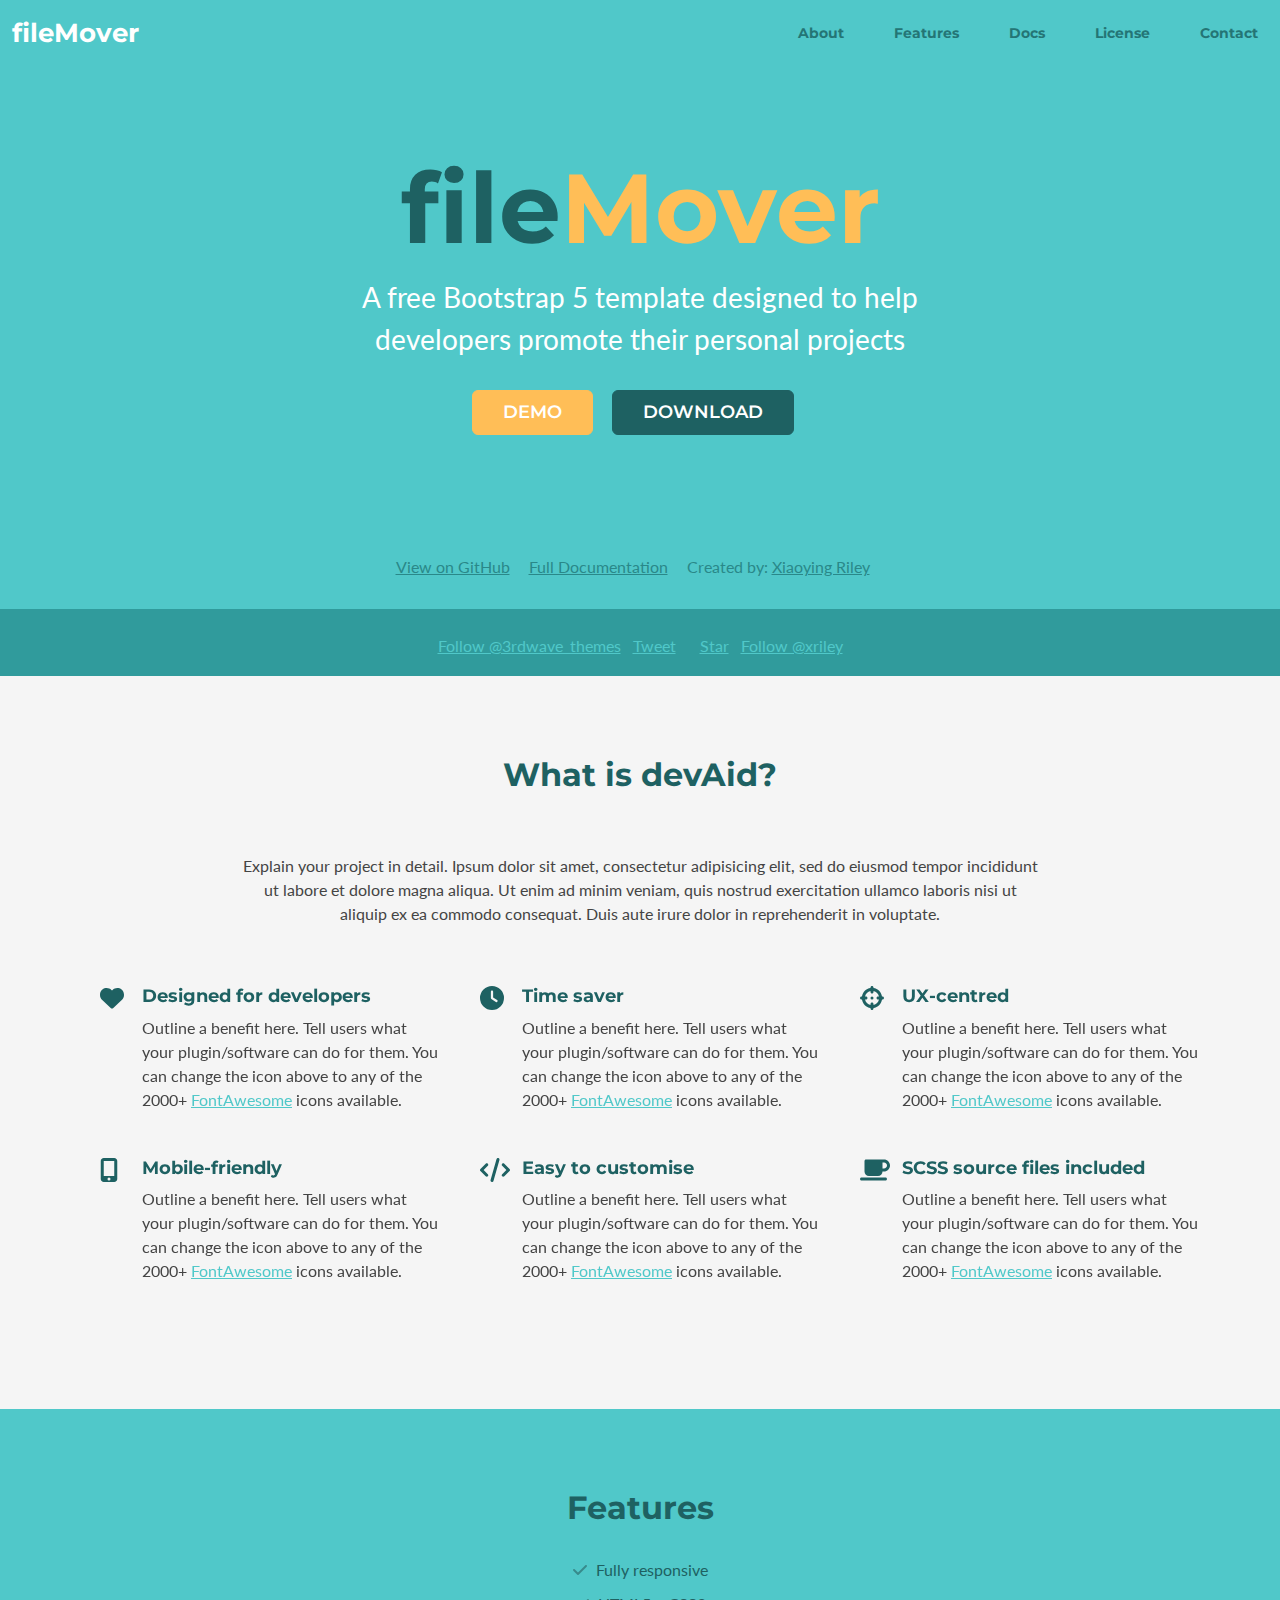
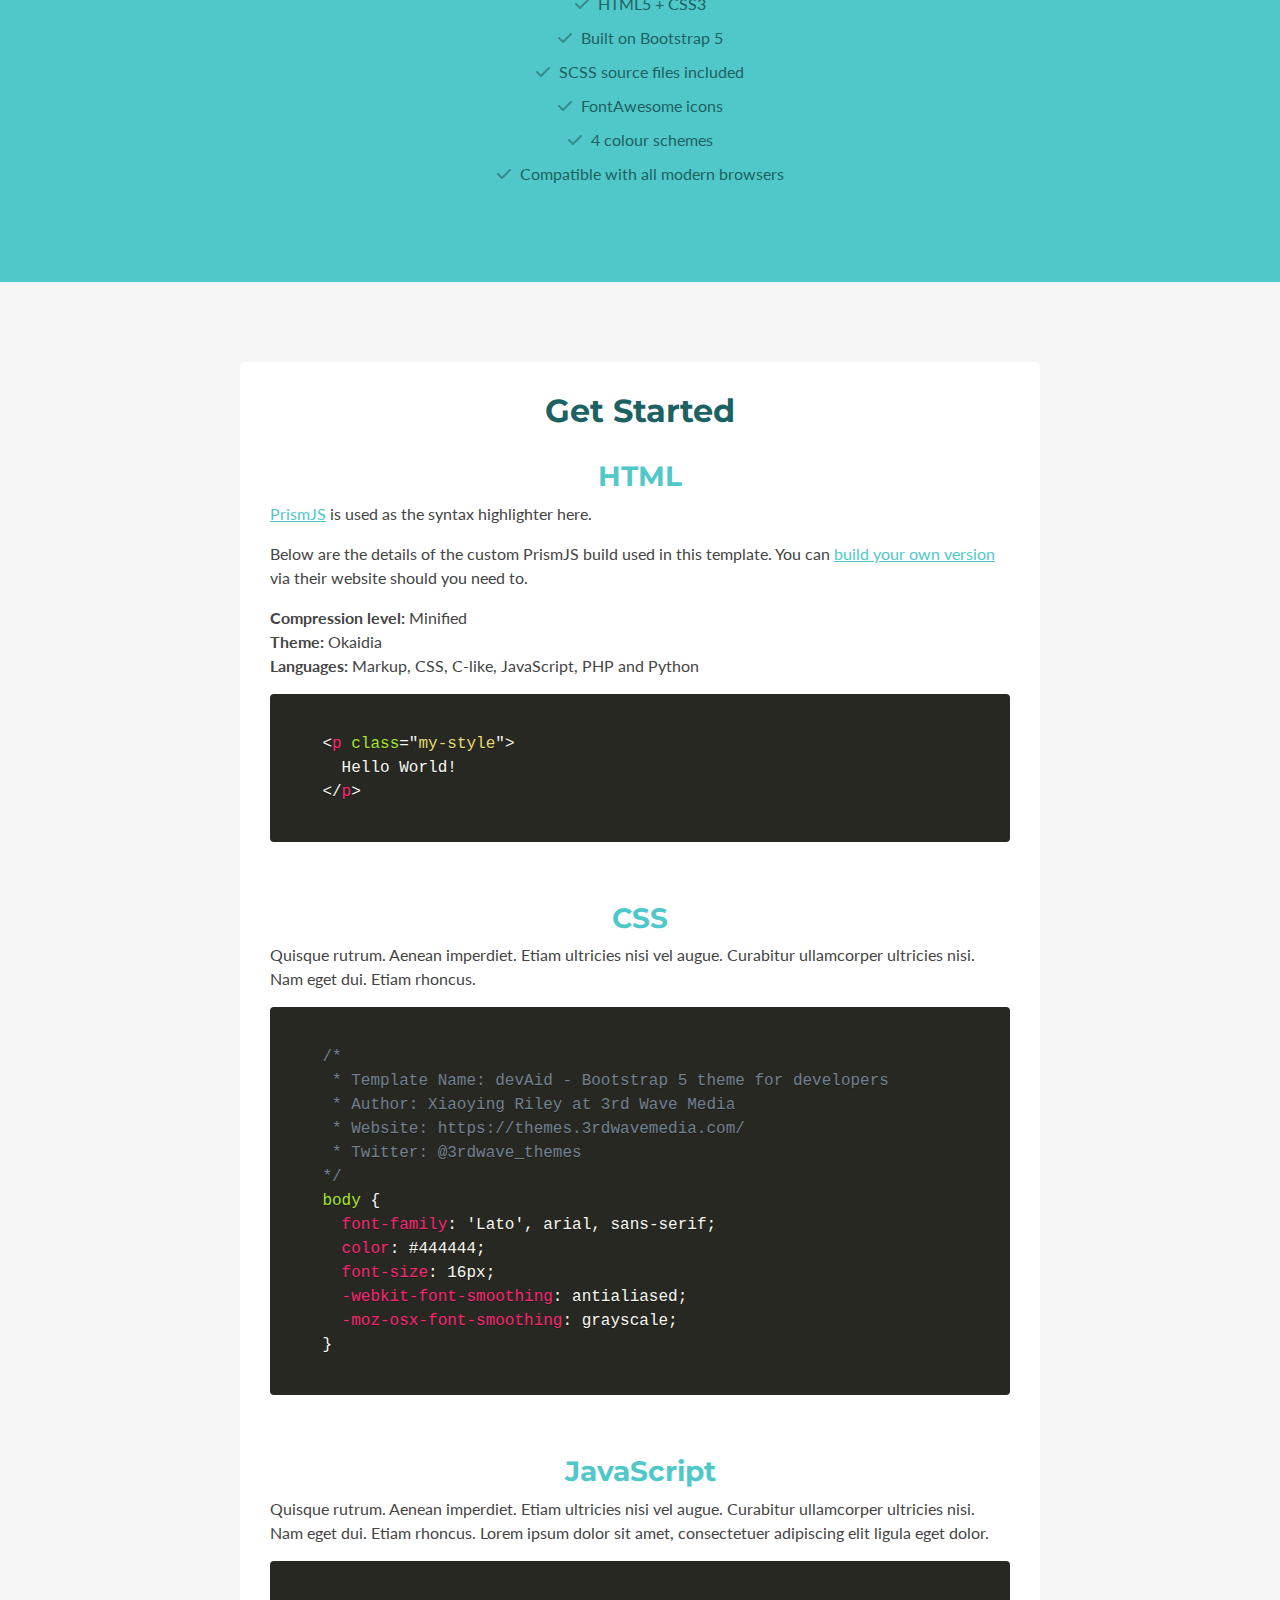
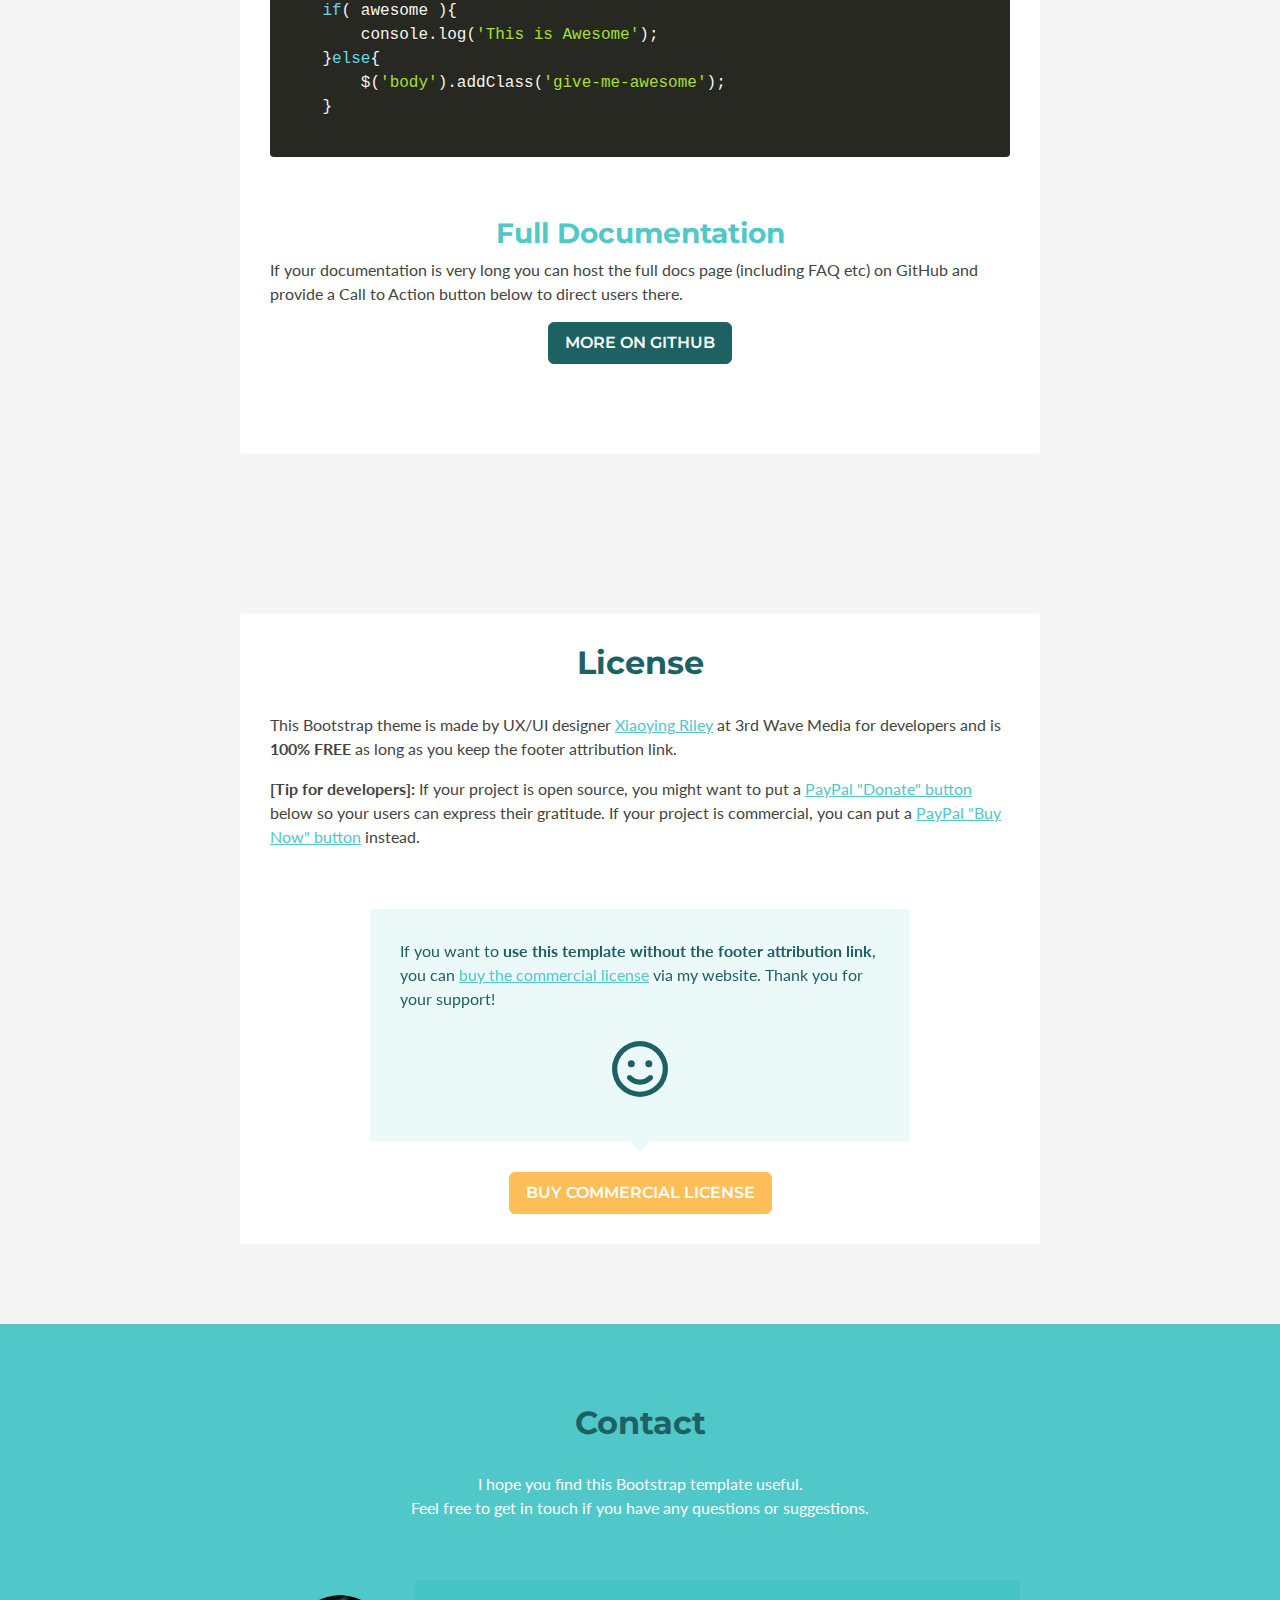
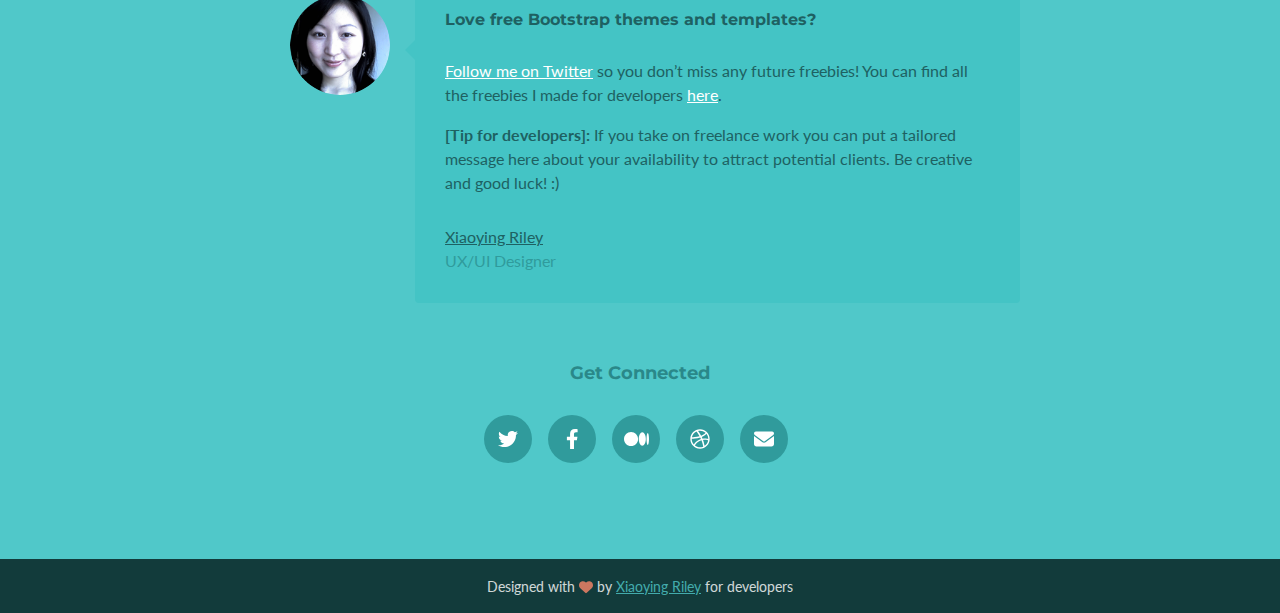
==== index.html @ 45d597f4 "template selected" ====
<!DOCTYPE html>
<html lang="en">
<head>
    <title>FileMover - Simple tool for helping photo/video-graphers</title>
    <!-- Meta -->
    <meta charset="utf-8">
    <meta http-equiv="X-UA-Compatible" content="IE=edge">
    <meta name="viewport" content="width=device-width, initial-scale=1.0">
    <meta name="description" content="">
    <meta name="author" content="">    
    <link rel="shortcut icon" href="favicon.ico">  
    <link href='https://fonts.googleapis.com/css?family=Lato:300,400,300italic,400italic' rel='stylesheet' type='text/css'>
    <link href='https://fonts.googleapis.com/css?family=Montserrat:400,700' rel='stylesheet' type='text/css'> 
    <!-- FontAwesome JS-->
	<script defer src="assets/fontawesome/js/all.min.js"></script>
    <!-- Global CSS -->
    <link rel="stylesheet" href="assets/plugins/bootstrap/css/bootstrap.min.css">
    <!-- Plugins CSS -->    
    <link rel="stylesheet" href="assets/plugins/prism/prism.css">
    <!-- Theme CSS -->  
    <link id="theme-style" rel="stylesheet" href="assets/css/theme-4.css">
    <!-- GitHub Button -->
    <script async defer src="https://buttons.github.io/buttons.js"></script> 
</head> 

<body data-spy="scroll">
	
   

    <!---//Facebook button code-->
    <div id="fb-root"></div>
    <script>(function(d, s, id) {
      var js, fjs = d.getElementsByTagName(s)[0];
      if (d.getElementById(id)) return;
      js = d.createElement(s); js.id = id;
      js.src = "//connect.facebook.net/en_US/sdk.js#xfbml=1&version=v2.0";
      fjs.parentNode.insertBefore(js, fjs);
    }(document, 'script', 'facebook-jssdk'));</script>
    
    <!-- ******HEADER****** --> 
    <header id="header" class="header">                          
        <nav id="main-nav" class="main-nav navbar navbar-expand-md">
            <div class="container-fluid">
            <a class="navbar-brand logo scrollto" href="#promo">
                <span class="logo-title">fileMover</span>
            </a>
            
            <button class="navbar-toggler" type="button" data-bs-toggle="collapse" data-bs-target="#navbar-collapse"  aria-controls="navbar-collapse" aria-expanded="false" aria-label="Toggle navigation">
                <span class="icon-bar"></span>
                <span class="icon-bar"></span>
                <span class="icon-bar"></span>
            </button><!--//nav-toggle-->
                       
            <div class="navbar-collapse collapse" id="navbar-collapse">
                <ul id="nav-menu" class="nav navbar-nav ms-md-auto">
                    <li class="nav-item sr-only"><a class="nav-link scrollto" href="#promo">Home</a></li>
                    <li class="nav-item"><a class="nav-link scrollto" href="#about">About</a></li>
                    <li class="nav-item"><a class="nav-link scrollto" href="#features">Features</a></li>
                    <li class="nav-item"><a class="nav-link scrollto" href="#docs">Docs</a></li>
                    <li class="nav-item"><a class="nav-link scrollto" href="#license">License</a></li>                        
                    <li class="nav-item last"><a class="nav-link scrollto" href="#contact">Contact</a></li>
                </ul><!--//nav-->
            </div><!--//navabr-collapse-->
            </div>
        </nav><!--//main-nav-->
    </header><!--//header-->
    
    <!-- ******PROMO****** -->
    <section id="promo" class="promo section offset-header">
        <div class="container text-center">
            <h2 class="title">file<span class="highlight">Mover</span></h2>
            <p class="intro">A free Bootstrap 5 template designed to help developers promote their personal projects</p>
            <div class="btns">
                <a class="btn btn-cta-secondary" href="https://themes.3rdwavemedia.com/" target="_blank">Demo</a>
                <a class="btn btn-cta-primary" href="https://themes.3rdwavemedia.com/bootstrap-templates/startup/devaid-free-bootstrap-theme-for-developers-side-projects/" target="_blank">Download</a>
            </div>
            <ul class="meta list-inline">
                <li class="list-inline-item"><a href="https://github.com/xriley/devAid-Theme" target="_blank">View on GitHub</a></li>
                <li class="list-inline-item"><a href="https://themes.3rdwavemedia.com/bootstrap-templates/startup/devaid-free-bootstrap-theme-for-developers-side-projects/" target="_blank">Full Documentation</a></li>
                <li class="list-inline-item">Created by: <a href="https://themes.3rdwavemedia.com/bootstrap-templates/startup/devaid-free-bootstrap-theme-for-developers-side-projects/" target="_blank">Xiaoying Riley</a></li>
            </ul><!--//meta-->
        </div><!--//container-->
        <div class="social-media">
            <div class="social-media-inner container text-center">
                <ul class="list-inline mb-2">
                    <li class="list-inline-item twitter-follow"><a href="https://twitter.com/3rdwave_themes" class="twitter-follow-button" data-show-count="false">Follow @3rdwave_themes</a>
<script>!function(d,s,id){var js,fjs=d.getElementsByTagName(s)[0],p=/^http:/.test(d.location)?'http':'https';if(!d.getElementById(id)){js=d.createElement(s);js.id=id;js.src=p+'://platform.twitter.com/widgets.js';fjs.parentNode.insertBefore(js,fjs);}}(document, 'script', 'twitter-wjs');</script>
                    </li><!--//twitter-follow-->
                    <li class="list-inline-item twitter-tweet">
                        <a href="https://twitter.com/share" class="twitter-share-button" data-via="3rdwave_themes" data-hashtags="bootstrap">Tweet</a>
    <script>!function(d,s,id){var js,fjs=d.getElementsByTagName(s)[0],p=/^http:/.test(d.location)?'http':'https';if(!d.getElementById(id)){js=d.createElement(s);js.id=id;js.src=p+'://platform.twitter.com/widgets.js';fjs.parentNode.insertBefore(js,fjs);}}(document, 'script', 'twitter-wjs');</script>
                    </li><!--//twitter-tweet-->
                    <li class="list-inline-item facebook-like">
                         <div class="fb-like" data-href="https://themes.3rdwavemedia.com/" data-layout="button_count" data-action="like" data-show-faces="false" data-share="false"></div>
                    </li><!--//facebook-like-->
                    <!--// Generate github buttons: https://github.com/mdo/github-buttons -->
                    <li class="list-inline-item github-star">
<a class="github-button" href="https://github.com/xriley/devaid-theme" data-icon="octicon-star" aria-label="Star xriley/devaid-theme on GitHub">Star</a></li>
                    <li class="list-inline-item github-follow"><!-- Place this tag where you want the button to render. -->
<a class="github-button" href="https://github.com/xriley" aria-label="Follow @xriley on GitHub">Follow @xriley</a></li>                   
                </ul>
            </div>
        </div>
    </section><!--//promo-->
    
    <!-- ******ABOUT****** --> 
    <section id="about" class="about section">
        <div class="container">
            <h2 class="title text-center">What is devAid?</h2>
            <p class="intro text-center">Explain your project in detail. Ipsum dolor sit amet, consectetur adipisicing elit, sed do eiusmod tempor incididunt ut labore et dolore magna aliqua. Ut enim ad minim veniam, quis nostrud exercitation ullamco laboris nisi ut aliquip ex ea commodo consequat. Duis aute irure dolor in reprehenderit in voluptate.</p>
            <div class="row">
                <div class="item col-lg-4 col-md-6 col-12">
                    <div class="icon-holder">
                        <i class="fa-solid fa-heart"></i>
                    </div>
                    <div class="content">
                        <h3 class="sub-title">Designed for developers</h3>
                        <p>Outline a benefit here. Tell users what your plugin/software can do for them. You can change the icon above to any of the 2000+ <a href="https://fontawesome.com/" target="_blank">FontAwesome</a> icons available.</p>
                    </div><!--//content-->
                </div><!--//item-->
                <div class="item col-lg-4 col-md-6 col-12">
                    <div class="icon-holder">
                        <i class="fa-solid fa-clock"></i>
                    </div>
                    <div class="content">
                        <h3 class="sub-title">Time saver</h3>
                        <p>Outline a benefit here. Tell users what your plugin/software can do for them. You can change the icon above to any of the 2000+ <a href="https://fontawesome.com/" target="_blank">FontAwesome</a> icons available.</p>
                    </div><!--//content-->
                </div><!--//item-->
                <div class="item col-lg-4 col-md-6 col-12">
                    <div class="icon-holder">
                        <i class="fa-solid fa-crosshairs"></i>
                    </div>
                    <div class="content">
                        <h3 class="sub-title">UX-centred</h3>
                        <p>Outline a benefit here. Tell users what your plugin/software can do for them. You can change the icon above to any of the 2000+ <a href="https://fontawesome.com/" target="_blank">FontAwesome</a> icons available.</p>
                    </div><!--//content-->
                </div><!--//item-->            
                <div class="item col-lg-4 col-md-6 col-12">
                    <div class="icon-holder">
                        <i class="fa-solid fa-mobile-alt"></i>
                    </div>
                    <div class="content">
                        <h3 class="sub-title">Mobile-friendly</h3>
                        <p>Outline a benefit here. Tell users what your plugin/software can do for them. You can change the icon above to any of the 2000+ <a href="https://fontawesome.com/" target="_blank">FontAwesome</a> icons available.</p>
                    </div><!--//content-->
                </div><!--//item-->                
                <div class="item col-lg-4 col-md-6 col-12">
                    <div class="icon-holder">
                        <i class="fa-solid fa-code"></i>
                    </div>
                    <div class="content">
                        <h3 class="sub-title">Easy to customise</h3>
                        <p>Outline a benefit here. Tell users what your plugin/software can do for them. You can change the icon above to any of the 2000+ <a href="https://fontawesome.com/" target="_blank">FontAwesome</a> icons available.</p>
                    </div><!--//content-->
                </div><!--//item-->
                <div class="item col-lg-4 col-md-6 col-12">
                    <div class="icon-holder">
                        <i class="fa-solid fa-coffee"></i>
                    </div>
                    <div class="content">
                        <h3 class="sub-title">SCSS source files included</h3>
                        <p>Outline a benefit here. Tell users what your plugin/software can do for them. You can change the icon above to any of the 2000+ <a href="https://fontawesome.com/" target="_blank">FontAwesome</a> icons available.</p>
                    </div><!--//content-->
                </div><!--//item-->               
            </div><!--//row-->            
        </div><!--//container-->
    </section><!--//about-->
    
    <!-- ******FEATURES****** --> 
    <section id="features" class="features section">
        <div class="container text-center">
            <h2 class="title">Features</h2>
            <ul class="feature-list list-unstyled">
                <li><i class="fa-solid fa-check"></i> Fully responsive</li>
                <li><i class="fa-solid fa-check"></i> HTML5 + CSS3</li>
                <li><i class="fa-solid fa-check"></i> Built on Bootstrap 5</li>
                <li><i class="fa-solid fa-check"></i> SCSS source files included</li>
                <li><i class="fa-solid fa-check"></i> FontAwesome icons</li>
                <li><i class="fa-solid fa-check"></i> 4 colour schemes</li>
                <li><i class="fa-solid fa-check"></i> Compatible with all modern browsers</li>
            </ul>
        </div><!--//container-->
    </section><!--//features-->
    
    <!-- ******DOCS****** --> 
    <section id="docs" class="docs section">
        <div class="container">
            <div class="docs-inner">
            <h2 class="title text-center">Get Started</h2>            
            <div class="block">
                <h3 class="sub-title text-center">HTML</h3>
                <p><a href="http://prismjs.com/" target="_blank">PrismJS</a> is used as the syntax highlighter here.</p>
                <p>Below are the details of the custom PrismJS build used in this template. You can <a href="http://prismjs.com/download.html" target="_blank">build your own version</a> via their website should you need to.</p>
                <ul class="list-unstyled">
                    <li><strong>Compression level:</strong> Minified</li>
                    <li><strong>Theme:</strong> Okaidia</li>
                    <li><strong>Languages:</strong> Markup, CSS, C-like, JavaScript, PHP and Python</li>
                </ul>
                <div class="code-block">
                    <!--//Use Prismjs - http://prismjs.com/index.html#basic-usage -->
                    <pre><code class="language-markup">
    &ltp class="my-style"&gt
      Hello World!
    &lt/p&gt
                     </code></pre>
                </div><!--//code-block-->
            </div><!--//block-->
            
            <div class="block">
                <h3 class="sub-title text-center">CSS</h3>
                <p>Quisque rutrum. Aenean imperdiet. Etiam ultricies nisi vel augue. Curabitur ullamcorper ultricies nisi. Nam eget dui. Etiam rhoncus.</p>
                
                <div class="code-block">
                    <!--//Use Prismjs - http://prismjs.com/index.html#basic-usage -->
                    <pre>
    <code class="language-css">
    /*   
     * Template Name: devAid - Bootstrap 5 theme for developers
     * Author: Xiaoying Riley at 3rd Wave Media
     * Website: https://themes.3rdwavemedia.com/
     * Twitter: @3rdwave_themes
    */
    body {
      font-family: 'Lato', arial, sans-serif;
      color: #444444;
      font-size: 16px;
      -webkit-font-smoothing: antialiased;
      -moz-osx-font-smoothing: grayscale;
    }
    </code></pre>
                </div><!--//code-block-->
            </div><!--//block-->
            
            <div class="block">
                <h3 class="sub-title text-center">JavaScript</h3>
                <p>Quisque rutrum. Aenean imperdiet. Etiam ultricies nisi vel augue. Curabitur ullamcorper ultricies nisi. Nam eget dui. Etiam rhoncus. Lorem ipsum dolor sit amet, consectetuer adipiscing elit ligula eget dolor.</p>
                <div class="code-block">
                    <pre><code class="language-javascript">
    if( awesome ){
        console.log('This is Awesome');
    }else{
        $('body').addClass('give-me-awesome');
    }
                    </code></pre>
                </div><!--//code-block-->
            </div><!--//block-->   
            <div class="block">
                <h3 class="sub-title text-center">Full Documentation</h3>
                <p>If your documentation is very long you can host the full docs page (including FAQ etc) on GitHub and provide a Call to Action button below to direct users there.</p>
                <p class="text-center">
                    <a class="btn btn-cta-primary" href="https://github.com/xriley/devAid-Theme" target="_blank">More on GitHub</a>
                </p>
            </div><!--//block-->
            
            </div><!--//docs-inner-->         
        </div><!--//container-->
    </section><!--//features-->
    
    <!-- ******LICENSE****** --> 
    <section id="license" class="license section">
        <div class="container">
            <div class="license-inner">
            <h2 class="title text-center">License</h2>
                <div class="info">
                    <p>This Bootstrap theme is made by UX/UI designer <a href="https://twitter.com/3rdwave_themes" target="_blank">Xiaoying Riley</a> at 3rd Wave Media for developers and is <strong>100% FREE</strong> as long as you keep the footer attribution link.</p>
                    <p><strong>[Tip for developers]:</strong> If your project is open source, you might want to put a <a href="https://www.paypal.com/us/cgi-bin/?cmd=_donate-intro-outside" target="_blank">PayPal "Donate" button</a> below so your users can express their gratitude. If your project is commercial, you can put a <a href="https://www.paypal.com/us/cgi-bin/webscr?cmd=_singleitem-intro-outside" target="_blank">PayPal "Buy Now" button</a> instead.</p>
                </div><!--//info-->
                <div class="cta-container">
                    <div class="speech-bubble">                    
                        <p class="intro">If you want to <strong>use this template without the footer attribution link</strong>, you can <a href="https://themes.3rdwavemedia.com/bootstrap-templates/startup/devaid-free-bootstrap-theme-for-developers-side-projects/" target="_blank">buy the commercial license</a> via my website. Thank you for your support!</p>
                        <div class="icon-holder  text-center"><i class="far fa-smile"></i></div>
                    </div><!--//speech-bubble-->
                    <div class="btn-container  text-center">
                        <a class="btn btn-cta-secondary" href="https://themes.3rdwavemedia.com/bootstrap-templates/startup/devaid-free-bootstrap-theme-for-developers-side-projects/" target="_blank">Buy Commercial License</a>                   
                    </div><!--//btn-container-->
                </div><!--//cta-container-->
            </div><!--//license-inner-->
        </div><!--//container-->
    </section><!--//how-->
    
    <!-- ******CONTACT****** --> 
    <section id="contact" class="contact section has-pattern">
        <div class="container">
            <div class="contact-inner">
                <h2 class="title  text-center">Contact</h2>
                <p class="intro  text-center">I hope you find this Bootstrap template useful. <br />Feel free to get in touch if you have any questions or suggestions.</p>
                <div class="author-message">                      
                    <div class="profile">
                        <img class="img-fluid" src="assets/images/profile.png" alt="" />
                    </div><!--//profile-->
                    <div class="speech-bubble">
                        <h3 class="sub-title">Love free Bootstrap themes and templates?</h3>
                        <p><a href="https://twitter.com/3rdwave_themes" target="_blank">Follow me on Twitter</a> so you don’t miss any future freebies! You can find all the freebies I made for developers <a href="https://themes.3rdwavemedia.com/bootstrap-templates/free/" target="_blank">here</a>.</p>
                        <p><strong>[Tip for developers]:</strong> If you take on freelance work you can put a tailored message here about your availability to attract potential clients. Be creative and good luck! :)</p> 
                        <div class="source">
                            <span class="name"><a href="https://twitter.com/3rdwave_themes" target="_blank">Xiaoying Riley</a></span>
                            <br />
                            <span class="title">UX/UI Designer</span>
                        </div><!--//source-->
                    </div><!--//speech-bubble-->                        
                </div><!--//author-message-->
                <div class="info text-center">
                    <h4 class="sub-title">Get Connected</h4>
                    <ul class="social-icons list-inline">
                        <li class="list-inline-item"><a href="https://twitter.com/3rdwave_themes" target="_blank"><i class="fab fa-twitter"></i></a></li>
                        <li class="list-inline-item"><a href="https://www.facebook.com/3rdwavethemes" target="_blank"><i class="fab fa-facebook-f"></i></a></li>
                        
                        <li class="list-inline-item"><a href="https://medium.com/@3rdwave_themes/" target="_blank"><i class="fab fa-medium-m"></i></a></li>  
                        <li class="list-inline-item"><a href="https://dribbble.com/Xiaoying" target="_blank"><i class="fab fa-dribbble"></i></a></li>   
                        <li class="list-inline-item last"><a href="https://themes.3rdwavemedia.com/contact/" target="_blank"><i class="fas fa-envelope"></i></a></li>              
                    </ul>
                </div><!--//info-->
            </div><!--//contact-inner-->
        </div><!--//container-->
    </section><!--//contact-->  
      
    <!-- ******FOOTER****** --> 
    <footer class="footer">
        <div class="container text-center">
            <!--/* This template is free as long as you keep the footer attribution link. If you'd like to use the template without the attribution link, you can buy the commercial license via our website: themes.3rdwavemedia.com Thank you for your support. :) */-->
            <small class="copyright">Designed with <span class="sr-only">love</span><i class="fas fa-heart"></i> by <a href="https://themes.3rdwavemedia.com" target="_blank">Xiaoying Riley</a> for developers</small>
        </div><!--//container-->
    </footer><!--//footer-->
     
    <!-- Javascript -->          
    <script src="assets/plugins/bootstrap/js/bootstrap.min.js"></script> 
    <script src="assets/plugins/prism/prism.js"></script>    
    <script src="assets/plugins/gumshoe/gumshoe.polyfills.min.js"></script> 
    <script src="assets/js/main.js"></script>  
    
        
</body>
</html>
---- assets/plugins/prism/prism.css ----
/* http://prismjs.com/download.html?themes=prism-okaidia&languages=markup+css+clike+javascript+php+python */
/**
 * okaidia theme for JavaScript, CSS and HTML
 * Loosely based on Monokai textmate theme by http://www.monokai.nl/
 * @author ocodia
 */

code[class*="language-"],
pre[class*="language-"] {
	color: #f8f8f2;
	text-shadow: 0 1px rgba(0, 0, 0, 0.3);
	font-family: Consolas, Monaco, 'Andale Mono', monospace;
	direction: ltr;
	text-align: left;
	white-space: pre;
	word-spacing: normal;
	word-break: normal;
	line-height: 1.5;

	-moz-tab-size: 4;
	-o-tab-size: 4;
	tab-size: 4;

	-webkit-hyphens: none;
	-moz-hyphens: none;
	-ms-hyphens: none;
	hyphens: none;
}

/* Code blocks */
pre[class*="language-"] {
	padding: 1em;
	margin: .5em 0;
	overflow: auto;
	border-radius: 0.3em;
}

:not(pre) > code[class*="language-"],
pre[class*="language-"] {
	background: #272822;
}

/* Inline code */
:not(pre) > code[class*="language-"] {
	padding: .1em;
	border-radius: .3em;
}

.token.comment,
.token.prolog,
.token.doctype,
.token.cdata {
	color: slategray;
}

.token.punctuation {
	color: #f8f8f2;
}

.namespace {
	opacity: .7;
}

.token.property,
.token.tag,
.token.constant,
.token.symbol,
.token.deleted {
	color: #f92672;
}

.token.boolean,
.token.number {
	color: #ae81ff;
}

.token.selector,
.token.attr-name,
.token.string,
.token.char,
.token.builtin,
.token.inserted {
	color: #a6e22e;
}

.token.operator,
.token.entity,
.token.url,
.language-css .token.string,
.style .token.string,
.token.variable {
	color: #f8f8f2;
}

.token.atrule,
.token.attr-value {
	color: #e6db74;
}

.token.keyword {
	color: #66d9ef;
}

.token.regex,
.token.important {
	color: #fd971f;
}

.token.important {
	font-weight: bold;
}

.token.entity {
	cursor: help;
}
---- assets/css/theme-4.css ----
/*! 
 * Template Name: devAid - Bootstrpa 5 Theme for developers
 * Version: BS5 v2.0
 * Author: Xiaoying Riley
 * Copyright: 3rd Wave Media
 * Twitter: @3rdwave_themes
 * Website: https://themes.3rdwavemedia.com/
*/
/* ======= Base ======= */
body {
  font-family: 'Lato', arial, sans-serif;
  color: #444;
  font-size: 16px;
  -webkit-font-smoothing: antialiased;
  -moz-osx-font-smoothing: grayscale;
}

h1, h2, h3, h4, h5, h6 {
  font-family: 'Montserrat', sans-serif;
  font-weight: 700;
  color: #50c8c9;
}

a {
  color: #50c8c9;
  -webkit-transition: all 0.4s ease-in-out;
  -moz-transition: all 0.4s ease-in-out;
  -ms-transition: all 0.4s ease-in-out;
  -o-transition: all 0.4s ease-in-out;
}

a:hover {
  text-decoration: underline;
  color: #36afb0;
}

.btn, a.btn {
  -webkit-transition: all 0.4s ease-in-out;
  -moz-transition: all 0.4s ease-in-out;
  -ms-transition: all 0.4s ease-in-out;
  -o-transition: all 0.4s ease-in-out;
  font-family: 'Montserrat', arial, sans-serif;
  padding: 8px 16px;
  font-weight: bold;
  text-decoration: none;
}

.btn .svg-inline--fa, a.btn .svg-inline--fa {
  margin-right: 5px;
}

.btn:focus, a.btn:focus {
  color: #fff;
  -webkit-box-shadow: none;
  -moz-box-shadow: none;
  box-shadow: none;
}

a.btn-cta-primary, .btn-cta-primary {
  background: #1e6162;
  border: 1px solid #1e6162;
  color: #fff;
  font-weight: 600;
  text-transform: uppercase;
}

a.btn-cta-primary:hover, .btn-cta-primary:hover {
  background: #184e4e;
  border: 1px solid #184e4e;
  color: #fff;
}

a.btn-cta-secondary, .btn-cta-secondary {
  background: #ffbe57;
  border: 1px solid #ffbe57;
  color: #fff;
  font-weight: 600;
  text-transform: uppercase;
}

a.btn-cta-secondary:hover, .btn-cta-secondary:hover {
  background: #ffb43e;
  border: 1px solid #ffb43e;
  color: #fff;
}

.text-highlight {
  color: #1e6162;
}

.offset-header {
  padding-top: 90px;
}

pre code {
  font-size: 16px;
}

/* ======= Header ======= */
.header {
  background: #50c8c9;
  color: #fff;
  position: fixed;
  width: 100%;
}

.header.navbar-fixed-top {
  background: #fff;
  z-index: 9999;
  -webkit-box-shadow: 0 0 4px rgba(0, 0, 0, 0.4);
  -moz-box-shadow: 0 0 4px rgba(0, 0, 0, 0.4);
  box-shadow: 0 0 4px rgba(0, 0, 0, 0.4);
  height: 70px;
}

.header.navbar-fixed-top .logo {
  color: #50c8c9;
}

.header .logo {
  margin: 0;
  font-size: 26px;
  font-family: 'Montserrat', sans-serif;
  font-weight: bold;
  color: #fff;
}

.header .logo:hover {
  text-decoration: none;
}

.header .main-nav .navbar-collapse {
  padding: 0;
}

.header .main-nav .navbar-toggler {
  margin-right: 0;
  margin-top: 0;
  background: none;
  float: right;
  margin-top: 8px;
  margin-bottom: 8px;
  padding: 8px 8px;
  right: 10px;
  top: 10px;
  background: #1e6162;
  -webkit-box-shadow: none;
  -moz-box-shadow: none;
  box-shadow: none;
}

.header .main-nav .navbar-toggler:focus {
  outline: none;
}

.header .main-nav .navbar-toggler .icon-bar {
  display: block;
  background-color: #fff;
  height: 2px;
  width: 22px;
  -webkit-border-radius: 1px;
  -moz-border-radius: 1px;
  -ms-border-radius: 1px;
  -o-border-radius: 1px;
  border-radius: 1px;
  -moz-background-clip: padding;
  -webkit-background-clip: padding-box;
  background-clip: padding-box;
}

.header .main-nav .navbar-toggler .icon-bar + .icon-bar {
  margin-top: 4px;
}

.header .main-nav .navbar-toggler:hover .icon-bar {
  background-color: #fff;
}

.header .main-nav .nav .nav-item {
  font-weight: bold;
  margin-right: 30px;
  font-family: 'Montserrat', sans-serif;
}

.header .main-nav .nav .nav-item .nav-link {
  color: #247575;
  -webkit-transition: none;
  -moz-transition: none;
  -ms-transition: none;
  -o-transition: none;
  font-size: 14px;
  padding: 15px 10px;
  text-decoration: none;
}

.header .main-nav .nav .nav-item .nav-link:hover {
  color: #1e6162;
  background: none;
}

.header .main-nav .nav .nav-item .nav-link:focus {
  outline: none;
  background: none;
}

.header .main-nav .nav .nav-item .nav-link:active {
  outline: none;
  background: none;
}

.header .main-nav .nav .nav-item.active .nav-link {
  color: #50c8c9;
  background: none;
}

.header .main-nav .nav .nav-item.last {
  margin-right: 0;
}

/* ======= Promo Section ======= */
.promo {
  background: #50c8c9;
  color: #fff;
  padding-top: 150px;
}

.promo .title {
  font-size: 98px;
  color: #1e6162;
  margin-top: 0;
}

.promo .title .highlight {
  color: #ffbe57;
}

.promo .intro {
  font-size: 28px;
  max-width: 680px;
  margin: 0 auto;
  margin-bottom: 30px;
}

.promo .btns .btn {
  margin-right: 15px;
  font-size: 18px;
  padding: 8px 30px;
}

.promo .meta {
  margin-top: 120px;
  margin-bottom: 30px;
  color: #2a8889;
}

.promo .meta li {
  margin-right: 15px;
}

.promo .meta a {
  color: #2a8889;
}

.promo .meta a:hover {
  color: #1e6162;
}

.promo .social-media {
  background: #309b9c;
  padding: 10px 0;
  margin: 0 auto;
}

.promo .social-media li {
  margin-top: 15px;
}

.promo .social-media li.facebook-like {
  margin-top: 0;
  position: relative;
  top: 2px;
}

/* ======= About Section ======= */
.about {
  padding: 80px 0;
  background: #f5f5f5;
}

.about .title {
  color: #1e6162;
  margin-top: 0;
  margin-bottom: 60px;
}

.about .intro {
  max-width: 800px;
  margin: 0 auto;
  margin-bottom: 60px;
}

.about .item {
  position: relative;
  margin-bottom: 30px;
}

.about .item .icon-holder {
  position: absolute;
  left: 30px;
  top: 0;
}

.about .item .icon-holder .svg-inline--fa {
  font-size: 24px;
  color: #1e6162;
}

.about .item .content {
  padding-left: 60px;
}

.about .item .content .sub-title {
  margin-top: 0;
  color: #1e6162;
  font-size: 18px;
}

/* ======= Features Section ======= */
.features {
  padding: 80px 0;
  background: #50c8c9;
  color: #fff;
}

.features .title {
  color: #1e6162;
  margin-top: 0;
  margin-bottom: 30px;
}

.features a {
  color: #1e6162;
}

.features a:hover {
  color: #123b3b;
}

.features .feature-list li {
  margin-bottom: 10px;
  color: #1e6162;
}

.features .feature-list li .svg-inline--fa {
  margin-right: 5px;
  color: rgba(0, 0, 0, 0.3);
}

/* ======= Docs Section ======= */
.docs {
  padding: 80px 0;
  background: #f5f5f5;
}

.docs .title {
  color: #1e6162;
  margin-top: 0;
  margin-bottom: 30px;
}

.docs .docs-inner {
  max-width: 800px;
  background: #fff;
  padding: 30px;
  -webkit-border-radius: 4px;
  -moz-border-radius: 4px;
  -ms-border-radius: 4px;
  -o-border-radius: 4px;
  border-radius: 4px;
  -moz-background-clip: padding;
  -webkit-background-clip: padding-box;
  background-clip: padding-box;
  margin: 0 auto;
}

.docs .block {
  margin-bottom: 60px;
}

.docs .code-block {
  margin: 30px inherit;
}

.docs .code-block pre[class*="language-"] {
  -webkit-border-radius: 4px;
  -moz-border-radius: 4px;
  -ms-border-radius: 4px;
  -o-border-radius: 4px;
  border-radius: 4px;
  -moz-background-clip: padding;
  -webkit-background-clip: padding-box;
  background-clip: padding-box;
}

/* ======= License Section ======= */
.license {
  padding: 80px 0;
  background: #f5f5f5;
}

.license .title {
  margin-top: 0;
  margin-bottom: 30px;
  color: #1e6162;
}

.license .license-inner {
  max-width: 800px;
  background: #fff;
  padding: 30px;
  -webkit-border-radius: 4px;
  -moz-border-radius: 4px;
  -ms-border-radius: 4px;
  -o-border-radius: 4px;
  border-radius: 4px;
  -moz-background-clip: padding;
  -webkit-background-clip: padding-box;
  background-clip: padding-box;
  margin: 0 auto;
}

.license .info {
  max-width: 760px;
  margin: 0 auto;
}

.license .cta-container {
  max-width: 540px;
  margin: 0 auto;
  margin-top: 60px;
  -webkit-border-radius: 4px;
  -moz-border-radius: 4px;
  -ms-border-radius: 4px;
  -o-border-radius: 4px;
  border-radius: 4px;
  -moz-background-clip: padding;
  -webkit-background-clip: padding-box;
  background-clip: padding-box;
}

.license .cta-container .speech-bubble {
  background: #ecf9f9;
  color: #1e6162;
  padding: 30px;
  margin-bottom: 30px;
  position: relative;
  -webkit-border-radius: 4px;
  -moz-border-radius: 4px;
  -ms-border-radius: 4px;
  -o-border-radius: 4px;
  border-radius: 4px;
  -moz-background-clip: padding;
  -webkit-background-clip: padding-box;
  background-clip: padding-box;
}

.license .cta-container .speech-bubble:after {
  position: absolute;
  left: 50%;
  bottom: -10px;
  margin-left: -10px;
  content: "";
  display: inline-block;
  width: 0;
  height: 0;
  border-left: 10px solid transparent;
  border-right: 10px solid transparent;
  border-top: 10px solid #ecf9f9;
}

.license .cta-container .icon-holder {
  margin-bottom: 15px;
}

.license .cta-container .icon-holder .svg-inline--fa {
  font-size: 56px;
}

.license .cta-container .intro {
  margin-bottom: 30px;
}

/* ======= Contact Section ======= */
.contact {
  padding: 80px 0;
  background: #50c8c9;
  color: #fff;
}

.contact .contact-inner {
  max-width: 760px;
  margin: 0 auto;
}

.contact .title {
  color: #1e6162;
  margin-top: 0;
  margin-bottom: 30px;
}

.contact .intro {
  margin-bottom: 60px;
}

.contact a {
  color: #1e6162;
}

.contact a:hover {
  color: #123b3b;
}

.contact .author-message {
  position: relative;
  margin-bottom: 60px;
}

.contact .author-message .profile {
  position: absolute;
  left: 30px;
  top: 15px;
  width: 100px;
  height: 100px;
}

.contact .author-message .profile img {
  -webkit-border-radius: 50%;
  -moz-border-radius: 50%;
  -ms-border-radius: 50%;
  -o-border-radius: 50%;
  border-radius: 50%;
  -moz-background-clip: padding;
  -webkit-background-clip: padding-box;
  background-clip: padding-box;
}

.contact .author-message .speech-bubble {
  margin-left: 155px;
  background: #44c4c5;
  color: #1e6162;
  padding: 30px;
  -webkit-border-radius: 4px;
  -moz-border-radius: 4px;
  -ms-border-radius: 4px;
  -o-border-radius: 4px;
  border-radius: 4px;
  -moz-background-clip: padding;
  -webkit-background-clip: padding-box;
  background-clip: padding-box;
  position: relative;
}

.contact .author-message .speech-bubble .sub-title {
  color: #1e6162;
  font-size: 16px;
  margin-top: 0;
  margin-bottom: 30px;
}

.contact .author-message .speech-bubble a {
  color: #fff;
}

.contact .author-message .speech-bubble:after {
  position: absolute;
  left: -10px;
  top: 60px;
  content: "";
  display: inline-block;
  width: 0;
  height: 0;
  border-top: 10px solid transparent;
  border-bottom: 10px solid transparent;
  border-right: 10px solid #44c4c5;
}

.contact .author-message .speech-bubble .source {
  margin-top: 30px;
}

.contact .author-message .speech-bubble .source a {
  color: #1e6162;
}

.contact .author-message .speech-bubble .source .title {
  color: #309b9c;
}

.contact .info .sub-title {
  color: #2a8889;
  margin-bottom: 20px;
  margin-top: 0;
  font-size: 18px;
}

.contact .social-icons {
  list-style: none;
  padding: 10px 0;
  margin-bottom: 0;
  display: inline-block;
  margin: 0 auto;
}

.contact .social-icons li {
  float: left;
}

.contact .social-icons li.last {
  margin-right: 0;
}

.contact .social-icons a {
  display: inline-block;
  background: #309b9c;
  width: 48px;
  height: 48px;
  text-align: center;
  font-size: 24px;
  -webkit-border-radius: 50%;
  -moz-border-radius: 50%;
  -ms-border-radius: 50%;
  -o-border-radius: 50%;
  border-radius: 50%;
  -moz-background-clip: padding;
  -webkit-background-clip: padding-box;
  background-clip: padding-box;
  margin-right: 8px;
  float: left;
}

.contact .social-icons a:hover {
  background: #ffaa24;
}

.contact .social-icons a .svg-inline--fa {
  color: #fff;
  text-align: center;
  margin-top: 14px;
  font-size: 20px;
}

/* ======= Footer ======= */
.footer {
  padding: 15px 0;
  background: #123b3b;
  color: #fff;
}

.footer .copyright {
  -webkit-opacity: 0.8;
  -moz-opacity: 0.8;
  opacity: 0.8;
}

.footer .fa-heart {
  color: #fb866a;
}

@media (max-width: 767px) {
  .header .main-nav .navbar-collapse {
    border-top: none;
    -webkit-box-shadow: none;
    -moz-box-shadow: none;
    box-shadow: none;
    width: 100%;
    left: 0;
    top: 60px;
    position: absolute;
    background: #fff;
  }
  .header .main-nav .navbar-collapse .navbar-nav {
    margin-left: 10px;
  }
  .header.navbar-fixed-top {
    height: 70px;
  }
  .promo .btns .btn {
    margin-right: 0;
    clear: both;
    display: block;
    margin-bottom: 30px;
  }
  .promo .title {
    font-size: 66px;
  }
  .promo .meta {
    margin-top: 60px;
  }
  .promo .meta li {
    float: none;
    display: block;
    margin-bottom: 5px;
  }
  .contact .author-message {
    text-align: center;
  }
  .contact .author-message .profile {
    position: static;
    margin: 0 auto;
    margin-bottom: 30px;
  }
  .contact .author-message .speech-bubble {
    margin-left: 0;
  }
  .contact .author-message .speech-bubble:after {
    display: none;
  }
  .contact .social-icons a {
    width: 36px;
    height: 36px;
    margin-right: 2px;
    font-size: 18px;
  }
  .contact .social-icons a .svg-inline--fa {
    margin-top: 7px;
  }
}
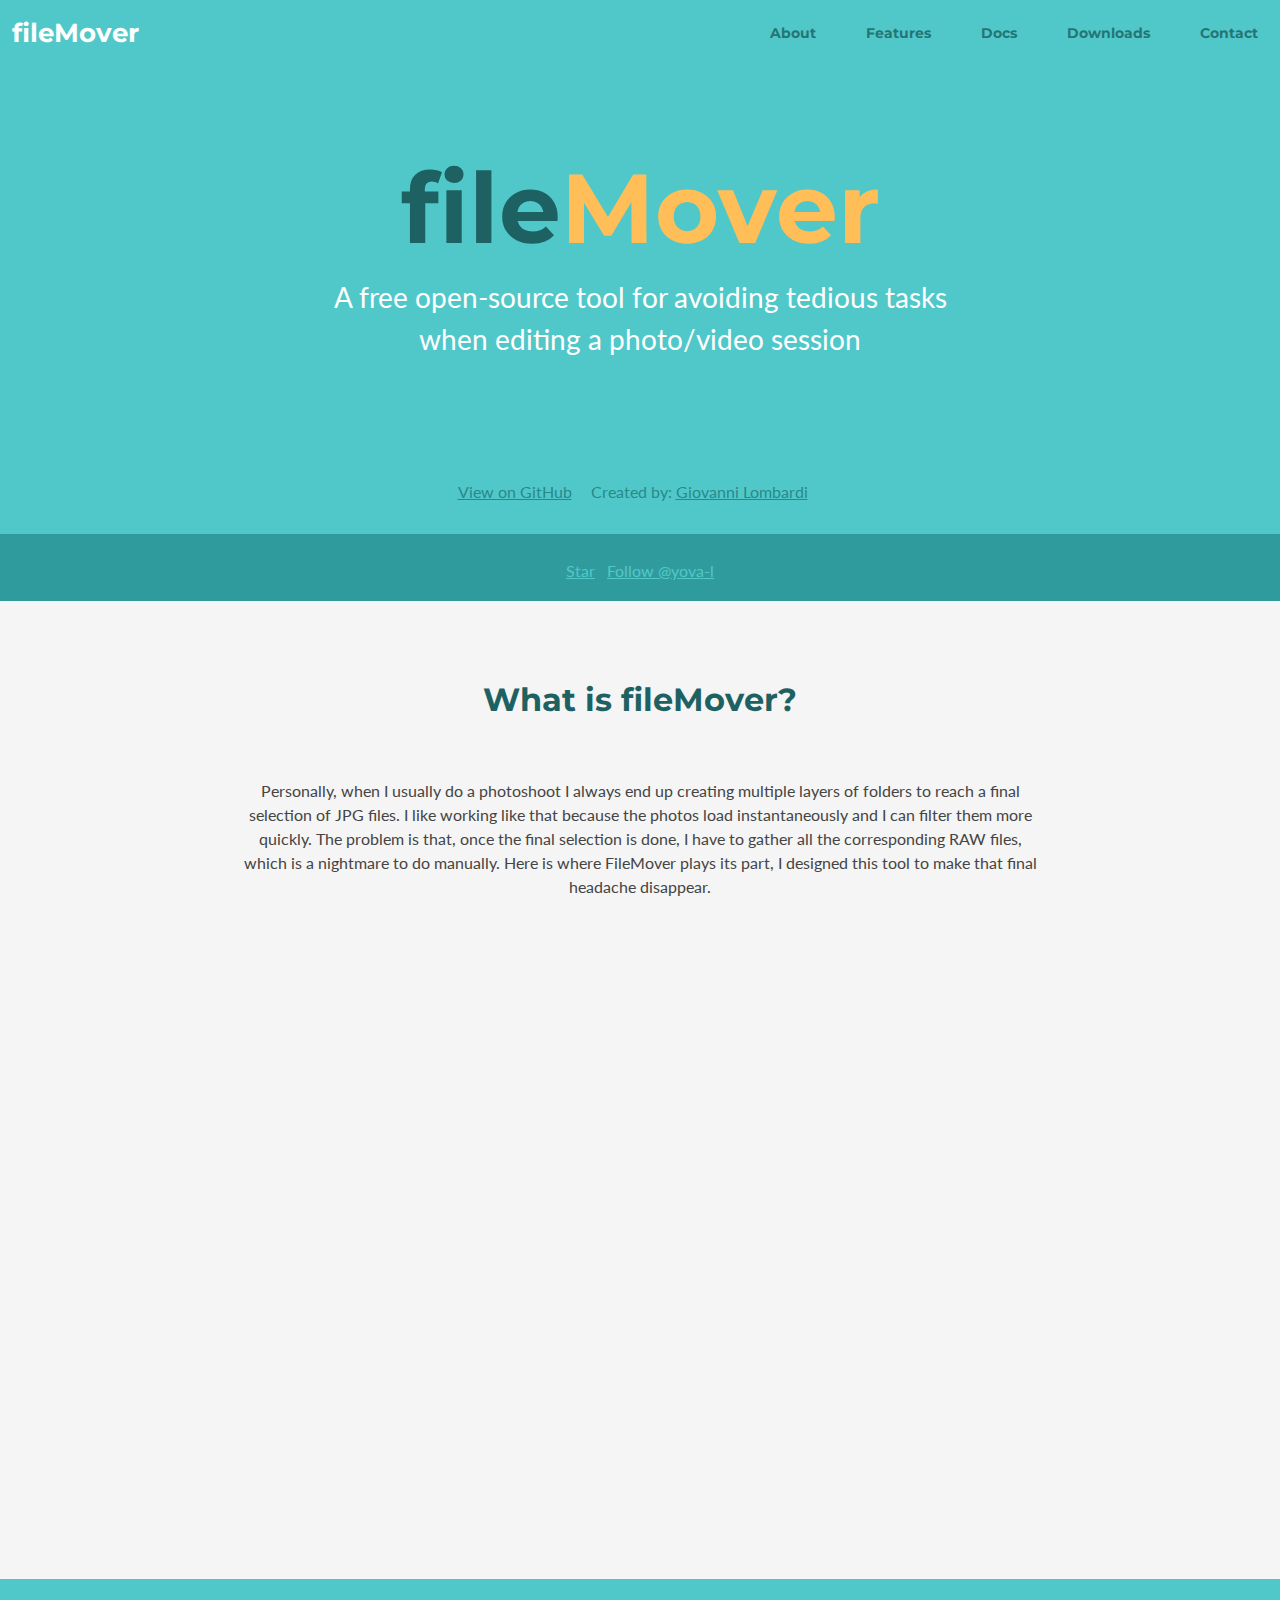
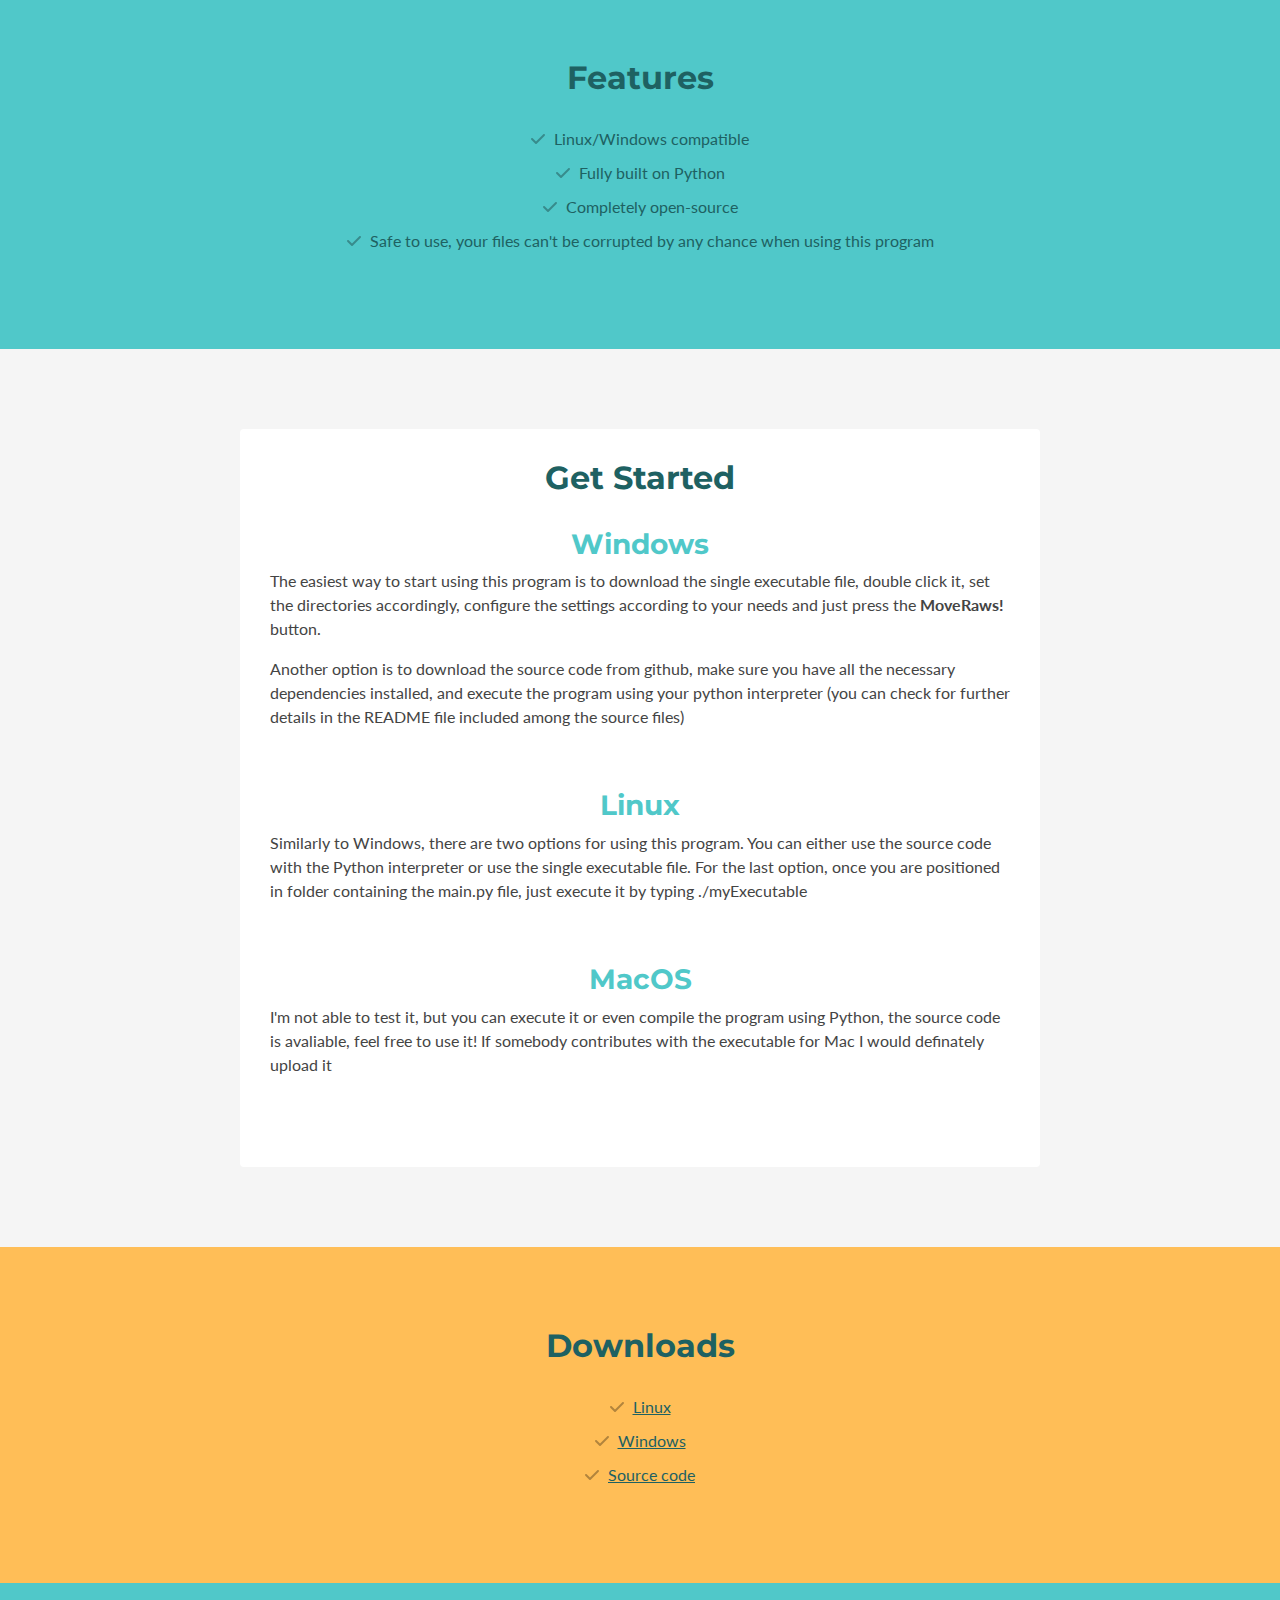
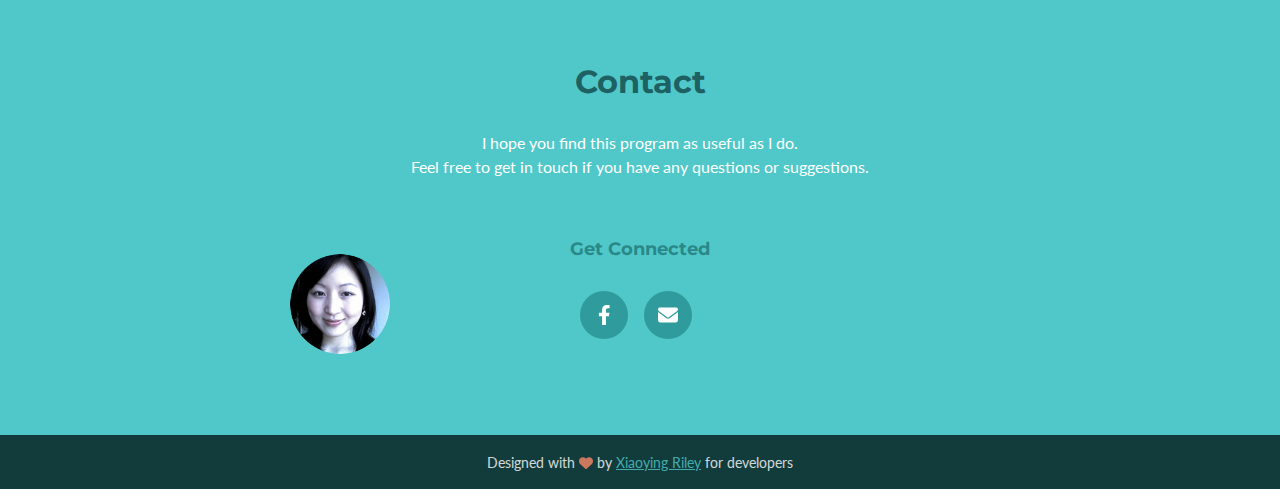
==== commit 21715e06: "almost there for english website" ====
--- a/index.html
+++ b/index.html
@@ -19,13 +19,12 @@
     <link rel="stylesheet" href="assets/plugins/prism/prism.css">
     <!-- Theme CSS -->  
     <link id="theme-style" rel="stylesheet" href="assets/css/theme-4.css">
+    <link rel="stylesheet" href="assets/css/my-styles.css">
     <!-- GitHub Button -->
     <script async defer src="https://buttons.github.io/buttons.js"></script> 
 </head> 
 
 <body data-spy="scroll">
-	
-   
 
     <!---//Facebook button code-->
     <div id="fb-root"></div>
@@ -56,8 +55,8 @@
                     <li class="nav-item sr-only"><a class="nav-link scrollto" href="#promo">Home</a></li>
                     <li class="nav-item"><a class="nav-link scrollto" href="#about">About</a></li>
                     <li class="nav-item"><a class="nav-link scrollto" href="#features">Features</a></li>
-                    <li class="nav-item"><a class="nav-link scrollto" href="#docs">Docs</a></li>
-                    <li class="nav-item"><a class="nav-link scrollto" href="#license">License</a></li>                        
+                    <li class="nav-item"><a class="nav-link scrollto" href="#docs">Docs</a></li>  
+                    <li class="nav-item"><a class="nav-link scrollto" href="#downloads-box">Downloads</a></li>                       
                     <li class="nav-item last"><a class="nav-link scrollto" href="#contact">Contact</a></li>
                 </ul><!--//nav-->
             </div><!--//navabr-collapse-->
@@ -69,35 +68,21 @@
     <section id="promo" class="promo section offset-header">
         <div class="container text-center">
             <h2 class="title">file<span class="highlight">Mover</span></h2>
-            <p class="intro">A free Bootstrap 5 template designed to help developers promote their personal projects</p>
-            <div class="btns">
-                <a class="btn btn-cta-secondary" href="https://themes.3rdwavemedia.com/" target="_blank">Demo</a>
-                <a class="btn btn-cta-primary" href="https://themes.3rdwavemedia.com/bootstrap-templates/startup/devaid-free-bootstrap-theme-for-developers-side-projects/" target="_blank">Download</a>
-            </div>
+            <p class="intro">A free open-source tool for avoiding tedious tasks when editing a photo/video session</p>
+
             <ul class="meta list-inline">
-                <li class="list-inline-item"><a href="https://github.com/xriley/devAid-Theme" target="_blank">View on GitHub</a></li>
-                <li class="list-inline-item"><a href="https://themes.3rdwavemedia.com/bootstrap-templates/startup/devaid-free-bootstrap-theme-for-developers-side-projects/" target="_blank">Full Documentation</a></li>
-                <li class="list-inline-item">Created by: <a href="https://themes.3rdwavemedia.com/bootstrap-templates/startup/devaid-free-bootstrap-theme-for-developers-side-projects/" target="_blank">Xiaoying Riley</a></li>
+                <li class="list-inline-item"><a href="https://github.com/yova-l/file-mover" target="_blank">View on GitHub</a></li>
+                <li class="list-inline-item">Created by: <a href="https://linktr.ee/GiovanniLDev" target="_blank">Giovanni Lombardi</a></li>
             </ul><!--//meta-->
         </div><!--//container-->
         <div class="social-media">
             <div class="social-media-inner container text-center">
                 <ul class="list-inline mb-2">
-                    <li class="list-inline-item twitter-follow"><a href="https://twitter.com/3rdwave_themes" class="twitter-follow-button" data-show-count="false">Follow @3rdwave_themes</a>
-<script>!function(d,s,id){var js,fjs=d.getElementsByTagName(s)[0],p=/^http:/.test(d.location)?'http':'https';if(!d.getElementById(id)){js=d.createElement(s);js.id=id;js.src=p+'://platform.twitter.com/widgets.js';fjs.parentNode.insertBefore(js,fjs);}}(document, 'script', 'twitter-wjs');</script>
-                    </li><!--//twitter-follow-->
-                    <li class="list-inline-item twitter-tweet">
-                        <a href="https://twitter.com/share" class="twitter-share-button" data-via="3rdwave_themes" data-hashtags="bootstrap">Tweet</a>
-    <script>!function(d,s,id){var js,fjs=d.getElementsByTagName(s)[0],p=/^http:/.test(d.location)?'http':'https';if(!d.getElementById(id)){js=d.createElement(s);js.id=id;js.src=p+'://platform.twitter.com/widgets.js';fjs.parentNode.insertBefore(js,fjs);}}(document, 'script', 'twitter-wjs');</script>
-                    </li><!--//twitter-tweet-->
-                    <li class="list-inline-item facebook-like">
-                         <div class="fb-like" data-href="https://themes.3rdwavemedia.com/" data-layout="button_count" data-action="like" data-show-faces="false" data-share="false"></div>
-                    </li><!--//facebook-like-->
                     <!--// Generate github buttons: https://github.com/mdo/github-buttons -->
                     <li class="list-inline-item github-star">
-<a class="github-button" href="https://github.com/xriley/devaid-theme" data-icon="octicon-star" aria-label="Star xriley/devaid-theme on GitHub">Star</a></li>
+<a class="github-button" href="https://github.com/yova-l/file-mover" data-icon="octicon-star" aria-label="Star yova-l/file-mover on GitHub">Star</a></li>
                     <li class="list-inline-item github-follow"><!-- Place this tag where you want the button to render. -->
-<a class="github-button" href="https://github.com/xriley" aria-label="Follow @xriley on GitHub">Follow @xriley</a></li>                   
+<a class="github-button" href="https://github.com/yova-l" aria-label="Follow @yova-l on GitHub">Follow @yova-l</a></li>                   
                 </ul>
             </div>
         </div>
@@ -106,79 +91,26 @@
     <!-- ******ABOUT****** --> 
     <section id="about" class="about section">
         <div class="container">
-            <h2 class="title text-center">What is devAid?</h2>
-            <p class="intro text-center">Explain your project in detail. Ipsum dolor sit amet, consectetur adipisicing elit, sed do eiusmod tempor incididunt ut labore et dolore magna aliqua. Ut enim ad minim veniam, quis nostrud exercitation ullamco laboris nisi ut aliquip ex ea commodo consequat. Duis aute irure dolor in reprehenderit in voluptate.</p>
-            <div class="row">
-                <div class="item col-lg-4 col-md-6 col-12">
-                    <div class="icon-holder">
-                        <i class="fa-solid fa-heart"></i>
-                    </div>
-                    <div class="content">
-                        <h3 class="sub-title">Designed for developers</h3>
-                        <p>Outline a benefit here. Tell users what your plugin/software can do for them. You can change the icon above to any of the 2000+ <a href="https://fontawesome.com/" target="_blank">FontAwesome</a> icons available.</p>
-                    </div><!--//content-->
-                </div><!--//item-->
-                <div class="item col-lg-4 col-md-6 col-12">
-                    <div class="icon-holder">
-                        <i class="fa-solid fa-clock"></i>
-                    </div>
-                    <div class="content">
-                        <h3 class="sub-title">Time saver</h3>
-                        <p>Outline a benefit here. Tell users what your plugin/software can do for them. You can change the icon above to any of the 2000+ <a href="https://fontawesome.com/" target="_blank">FontAwesome</a> icons available.</p>
-                    </div><!--//content-->
-                </div><!--//item-->
-                <div class="item col-lg-4 col-md-6 col-12">
-                    <div class="icon-holder">
-                        <i class="fa-solid fa-crosshairs"></i>
-                    </div>
-                    <div class="content">
-                        <h3 class="sub-title">UX-centred</h3>
-                        <p>Outline a benefit here. Tell users what your plugin/software can do for them. You can change the icon above to any of the 2000+ <a href="https://fontawesome.com/" target="_blank">FontAwesome</a> icons available.</p>
-                    </div><!--//content-->
-                </div><!--//item-->            
-                <div class="item col-lg-4 col-md-6 col-12">
-                    <div class="icon-holder">
-                        <i class="fa-solid fa-mobile-alt"></i>
-                    </div>
-                    <div class="content">
-                        <h3 class="sub-title">Mobile-friendly</h3>
-                        <p>Outline a benefit here. Tell users what your plugin/software can do for them. You can change the icon above to any of the 2000+ <a href="https://fontawesome.com/" target="_blank">FontAwesome</a> icons available.</p>
-                    </div><!--//content-->
-                </div><!--//item-->                
-                <div class="item col-lg-4 col-md-6 col-12">
-                    <div class="icon-holder">
-                        <i class="fa-solid fa-code"></i>
-                    </div>
-                    <div class="content">
-                        <h3 class="sub-title">Easy to customise</h3>
-                        <p>Outline a benefit here. Tell users what your plugin/software can do for them. You can change the icon above to any of the 2000+ <a href="https://fontawesome.com/" target="_blank">FontAwesome</a> icons available.</p>
-                    </div><!--//content-->
-                </div><!--//item-->
-                <div class="item col-lg-4 col-md-6 col-12">
-                    <div class="icon-holder">
-                        <i class="fa-solid fa-coffee"></i>
-                    </div>
-                    <div class="content">
-                        <h3 class="sub-title">SCSS source files included</h3>
-                        <p>Outline a benefit here. Tell users what your plugin/software can do for them. You can change the icon above to any of the 2000+ <a href="https://fontawesome.com/" target="_blank">FontAwesome</a> icons available.</p>
-                    </div><!--//content-->
-                </div><!--//item-->               
-            </div><!--//row-->            
-        </div><!--//container-->
+            <h2 class="title text-center">What is fileMover?</h2>
+            <p class="intro text-center">Personally, when I usually do a photoshoot I always end up creating multiple layers of folders to reach a final selection of JPG files. I like working like that because the photos load instantaneously and I can filter them more quickly. The problem is that, once the final selection is done, I have to gather all the corresponding RAW files, which is a nightmare to do manually. Here is where FileMover plays its part, I designed this tool to make that final headache disappear.</p>          
+        </div><!--//container-->
+
+        <div id="video-container">
+            <iframe width="100%" height="100%" src="https://www.youtube.com/embed/_8Qtgpbl1TU?si=RjIDX98c8RlEaCco" title="YouTube video player" frameborder="0" allow="accelerometer; autoplay; clipboard-write; encrypted-media; gyroscope; picture-in-picture; web-share" referrerpolicy="strict-origin-when-cross-origin" allowfullscreen autoplay=1 mute=1></iframe>
+        </div>
+
     </section><!--//about-->
+
     
     <!-- ******FEATURES****** --> 
     <section id="features" class="features section">
         <div class="container text-center">
             <h2 class="title">Features</h2>
             <ul class="feature-list list-unstyled">
-                <li><i class="fa-solid fa-check"></i> Fully responsive</li>
-                <li><i class="fa-solid fa-check"></i> HTML5 + CSS3</li>
-                <li><i class="fa-solid fa-check"></i> Built on Bootstrap 5</li>
-                <li><i class="fa-solid fa-check"></i> SCSS source files included</li>
-                <li><i class="fa-solid fa-check"></i> FontAwesome icons</li>
-                <li><i class="fa-solid fa-check"></i> 4 colour schemes</li>
-                <li><i class="fa-solid fa-check"></i> Compatible with all modern browsers</li>
+                <li><i class="fa-solid fa-check"></i> Linux/Windows compatible</li>
+                <li><i class="fa-solid fa-check"></i> Fully built on Python</li>
+                <li><i class="fa-solid fa-check"></i> Completely open-source</li>
+                <li><i class="fa-solid fa-check"></i> Safe to use, your files can't be corrupted by any chance when using this program</li>
             </ul>
         </div><!--//container-->
     </section><!--//features-->
@@ -189,125 +121,58 @@
             <div class="docs-inner">
             <h2 class="title text-center">Get Started</h2>            
             <div class="block">
-                <h3 class="sub-title text-center">HTML</h3>
-                <p><a href="http://prismjs.com/" target="_blank">PrismJS</a> is used as the syntax highlighter here.</p>
-                <p>Below are the details of the custom PrismJS build used in this template. You can <a href="http://prismjs.com/download.html" target="_blank">build your own version</a> via their website should you need to.</p>
-                <ul class="list-unstyled">
-                    <li><strong>Compression level:</strong> Minified</li>
-                    <li><strong>Theme:</strong> Okaidia</li>
-                    <li><strong>Languages:</strong> Markup, CSS, C-like, JavaScript, PHP and Python</li>
-                </ul>
-                <div class="code-block">
-                    <!--//Use Prismjs - http://prismjs.com/index.html#basic-usage -->
-                    <pre><code class="language-markup">
-    &ltp class="my-style"&gt
-      Hello World!
-    &lt/p&gt
-                     </code></pre>
-                </div><!--//code-block-->
+                <h3 class="sub-title text-center">Windows</h3>
+                <p> The easiest way to start using this program is to download the single executable file, double click it, set the directories accordingly, configure the settings according to your needs and just press the <strong>MoveRaws!</strong> button.</p>
+                <p>Another option is to download the source code from github, make sure you have all the necessary dependencies installed, and execute the program using your python interpreter (you can check for further details in the README file included among the source files)</p>
             </div><!--//block-->
             
             <div class="block">
-                <h3 class="sub-title text-center">CSS</h3>
-                <p>Quisque rutrum. Aenean imperdiet. Etiam ultricies nisi vel augue. Curabitur ullamcorper ultricies nisi. Nam eget dui. Etiam rhoncus.</p>
-                
-                <div class="code-block">
-                    <!--//Use Prismjs - http://prismjs.com/index.html#basic-usage -->
-                    <pre>
-    <code class="language-css">
-    /*   
-     * Template Name: devAid - Bootstrap 5 theme for developers
-     * Author: Xiaoying Riley at 3rd Wave Media
-     * Website: https://themes.3rdwavemedia.com/
-     * Twitter: @3rdwave_themes
-    */
-    body {
-      font-family: 'Lato', arial, sans-serif;
-      color: #444444;
-      font-size: 16px;
-      -webkit-font-smoothing: antialiased;
-      -moz-osx-font-smoothing: grayscale;
-    }
-    </code></pre>
-                </div><!--//code-block-->
+                <h3 class="sub-title text-center">Linux</h3>
+                <p> Similarly to Windows, there are two options for using this program. You can either use the source code with the Python interpreter or use the single executable file. For the last option, once you are positioned in folder containing the main.py file, just execute it by typing ./myExecutable</p>
             </div><!--//block-->
-            
+
             <div class="block">
-                <h3 class="sub-title text-center">JavaScript</h3>
-                <p>Quisque rutrum. Aenean imperdiet. Etiam ultricies nisi vel augue. Curabitur ullamcorper ultricies nisi. Nam eget dui. Etiam rhoncus. Lorem ipsum dolor sit amet, consectetuer adipiscing elit ligula eget dolor.</p>
-                <div class="code-block">
-                    <pre><code class="language-javascript">
-    if( awesome ){
-        console.log('This is Awesome');
-    }else{
-        $('body').addClass('give-me-awesome');
-    }
-                    </code></pre>
-                </div><!--//code-block-->
-            </div><!--//block-->   
-            <div class="block">
-                <h3 class="sub-title text-center">Full Documentation</h3>
-                <p>If your documentation is very long you can host the full docs page (including FAQ etc) on GitHub and provide a Call to Action button below to direct users there.</p>
-                <p class="text-center">
-                    <a class="btn btn-cta-primary" href="https://github.com/xriley/devAid-Theme" target="_blank">More on GitHub</a>
-                </p>
+                <h3 class="sub-title text-center">MacOS</h3>
+                <p> I'm not able to test it, but you can execute it or even compile the program using Python, the source code is avaliable, feel free to use it! If somebody contributes with the executable for Mac I would definately upload it</p>
             </div><!--//block-->
             
             </div><!--//docs-inner-->         
         </div><!--//container-->
     </section><!--//features-->
-    
-    <!-- ******LICENSE****** --> 
-    <section id="license" class="license section">
-        <div class="container">
-            <div class="license-inner">
-            <h2 class="title text-center">License</h2>
-                <div class="info">
-                    <p>This Bootstrap theme is made by UX/UI designer <a href="https://twitter.com/3rdwave_themes" target="_blank">Xiaoying Riley</a> at 3rd Wave Media for developers and is <strong>100% FREE</strong> as long as you keep the footer attribution link.</p>
-                    <p><strong>[Tip for developers]:</strong> If your project is open source, you might want to put a <a href="https://www.paypal.com/us/cgi-bin/?cmd=_donate-intro-outside" target="_blank">PayPal "Donate" button</a> below so your users can express their gratitude. If your project is commercial, you can put a <a href="https://www.paypal.com/us/cgi-bin/webscr?cmd=_singleitem-intro-outside" target="_blank">PayPal "Buy Now" button</a> instead.</p>
-                </div><!--//info-->
-                <div class="cta-container">
-                    <div class="speech-bubble">                    
-                        <p class="intro">If you want to <strong>use this template without the footer attribution link</strong>, you can <a href="https://themes.3rdwavemedia.com/bootstrap-templates/startup/devaid-free-bootstrap-theme-for-developers-side-projects/" target="_blank">buy the commercial license</a> via my website. Thank you for your support!</p>
-                        <div class="icon-holder  text-center"><i class="far fa-smile"></i></div>
-                    </div><!--//speech-bubble-->
-                    <div class="btn-container  text-center">
-                        <a class="btn btn-cta-secondary" href="https://themes.3rdwavemedia.com/bootstrap-templates/startup/devaid-free-bootstrap-theme-for-developers-side-projects/" target="_blank">Buy Commercial License</a>                   
-                    </div><!--//btn-container-->
-                </div><!--//cta-container-->
-            </div><!--//license-inner-->
-        </div><!--//container-->
-    </section><!--//how-->
+
+    <!-- ******DOWNLOADS****** --> 
+    <section id="downloads-box" class="features section">
+        <div class="container text-center">
+            <h2 class="title">Downloads</h2>
+
+            <ul class="feature-list list-unstyled">
+                <li><i class="fa-solid fa-check"></i> <a href="./assets/bins/FileMover-Linux" target="_blank">Linux</a></li>
+                <li><i class="fa-solid fa-check"></i> <a href="./assets/bins/FileMover.exe" target="_blank">Windows</a></li>
+                <li><i class="fa-solid fa-check"></i> <a href="https://github.com/yova-l/file-mover" target="_blank">Source code</a></li>
+            </ul>
+        </div><!--//container-->
+    </section><!--//features-->
     
     <!-- ******CONTACT****** --> 
     <section id="contact" class="contact section has-pattern">
         <div class="container">
             <div class="contact-inner">
                 <h2 class="title  text-center">Contact</h2>
-                <p class="intro  text-center">I hope you find this Bootstrap template useful. <br />Feel free to get in touch if you have any questions or suggestions.</p>
+                <p class="intro  text-center">I hope you find this program as useful as I do. <br />Feel free to get in touch if you have any questions or suggestions.</p>
+
                 <div class="author-message">                      
                     <div class="profile">
                         <img class="img-fluid" src="assets/images/profile.png" alt="" />
                     </div><!--//profile-->
-                    <div class="speech-bubble">
-                        <h3 class="sub-title">Love free Bootstrap themes and templates?</h3>
-                        <p><a href="https://twitter.com/3rdwave_themes" target="_blank">Follow me on Twitter</a> so you don’t miss any future freebies! You can find all the freebies I made for developers <a href="https://themes.3rdwavemedia.com/bootstrap-templates/free/" target="_blank">here</a>.</p>
-                        <p><strong>[Tip for developers]:</strong> If you take on freelance work you can put a tailored message here about your availability to attract potential clients. Be creative and good luck! :)</p> 
-                        <div class="source">
-                            <span class="name"><a href="https://twitter.com/3rdwave_themes" target="_blank">Xiaoying Riley</a></span>
-                            <br />
-                            <span class="title">UX/UI Designer</span>
-                        </div><!--//source-->
-                    </div><!--//speech-bubble-->                        
+                       
                 </div><!--//author-message-->
+                
                 <div class="info text-center">
                     <h4 class="sub-title">Get Connected</h4>
                     <ul class="social-icons list-inline">
-                        <li class="list-inline-item"><a href="https://twitter.com/3rdwave_themes" target="_blank"><i class="fab fa-twitter"></i></a></li>
-                        <li class="list-inline-item"><a href="https://www.facebook.com/3rdwavethemes" target="_blank"><i class="fab fa-facebook-f"></i></a></li>
+                        <li class="list-inline-item"><a href="https://www.facebook.com/yova.lombardi" target="_blank"><i class="fab fa-facebook-f"></i></a></li>
                         
-                        <li class="list-inline-item"><a href="https://medium.com/@3rdwave_themes/" target="_blank"><i class="fab fa-medium-m"></i></a></li>  
-                        <li class="list-inline-item"><a href="https://dribbble.com/Xiaoying" target="_blank"><i class="fab fa-dribbble"></i></a></li>   
+                        
                         <li class="list-inline-item last"><a href="https://themes.3rdwavemedia.com/contact/" target="_blank"><i class="fas fa-envelope"></i></a></li>              
                     </ul>
                 </div><!--//info-->
--- a/assets/css/my-styles.css
+++ b/assets/css/my-styles.css
@@ -0,0 +1,14 @@
+#video-container {
+    width: 50%; 
+    margin: auto; 
+    height: 60vh;
+    
+    @media (max-width: 800px) {
+        width: 100%;
+    }
+}
+
+#downloads-box {
+    background: #ffbe57;
+
+}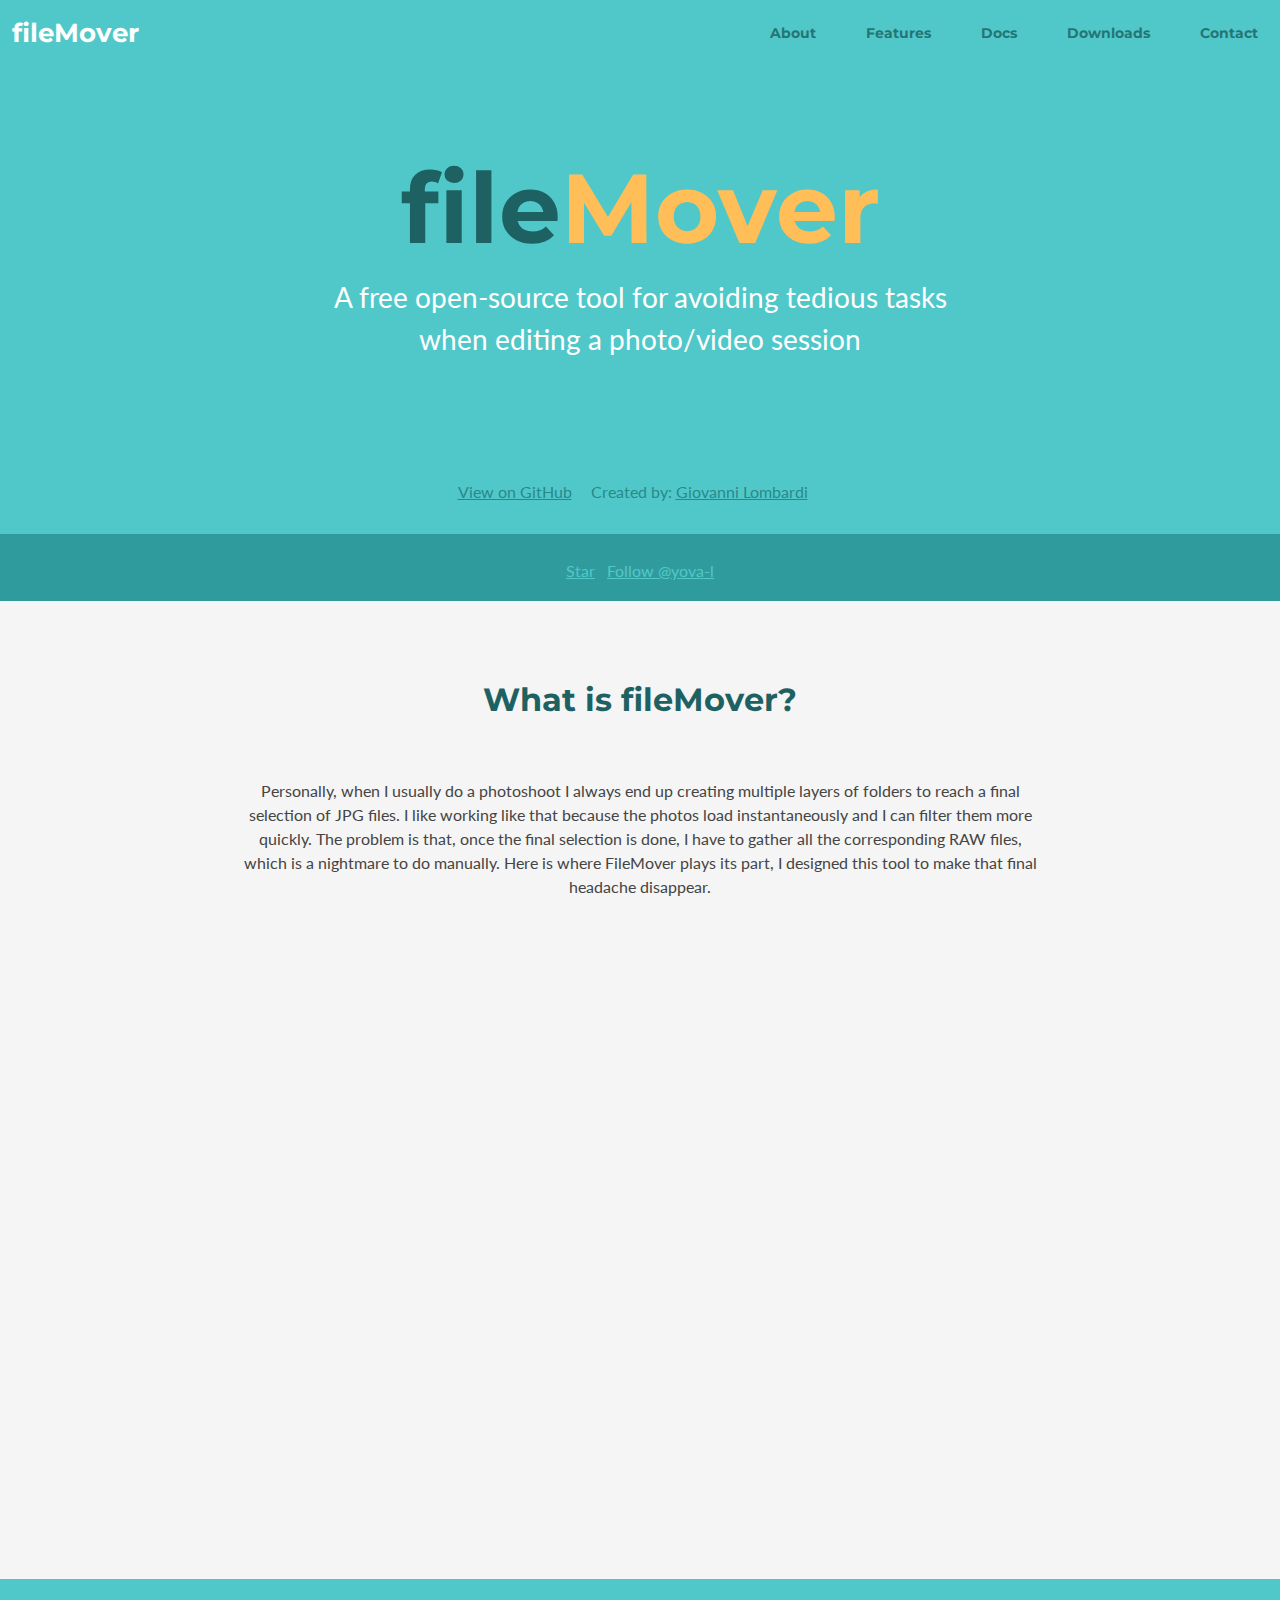
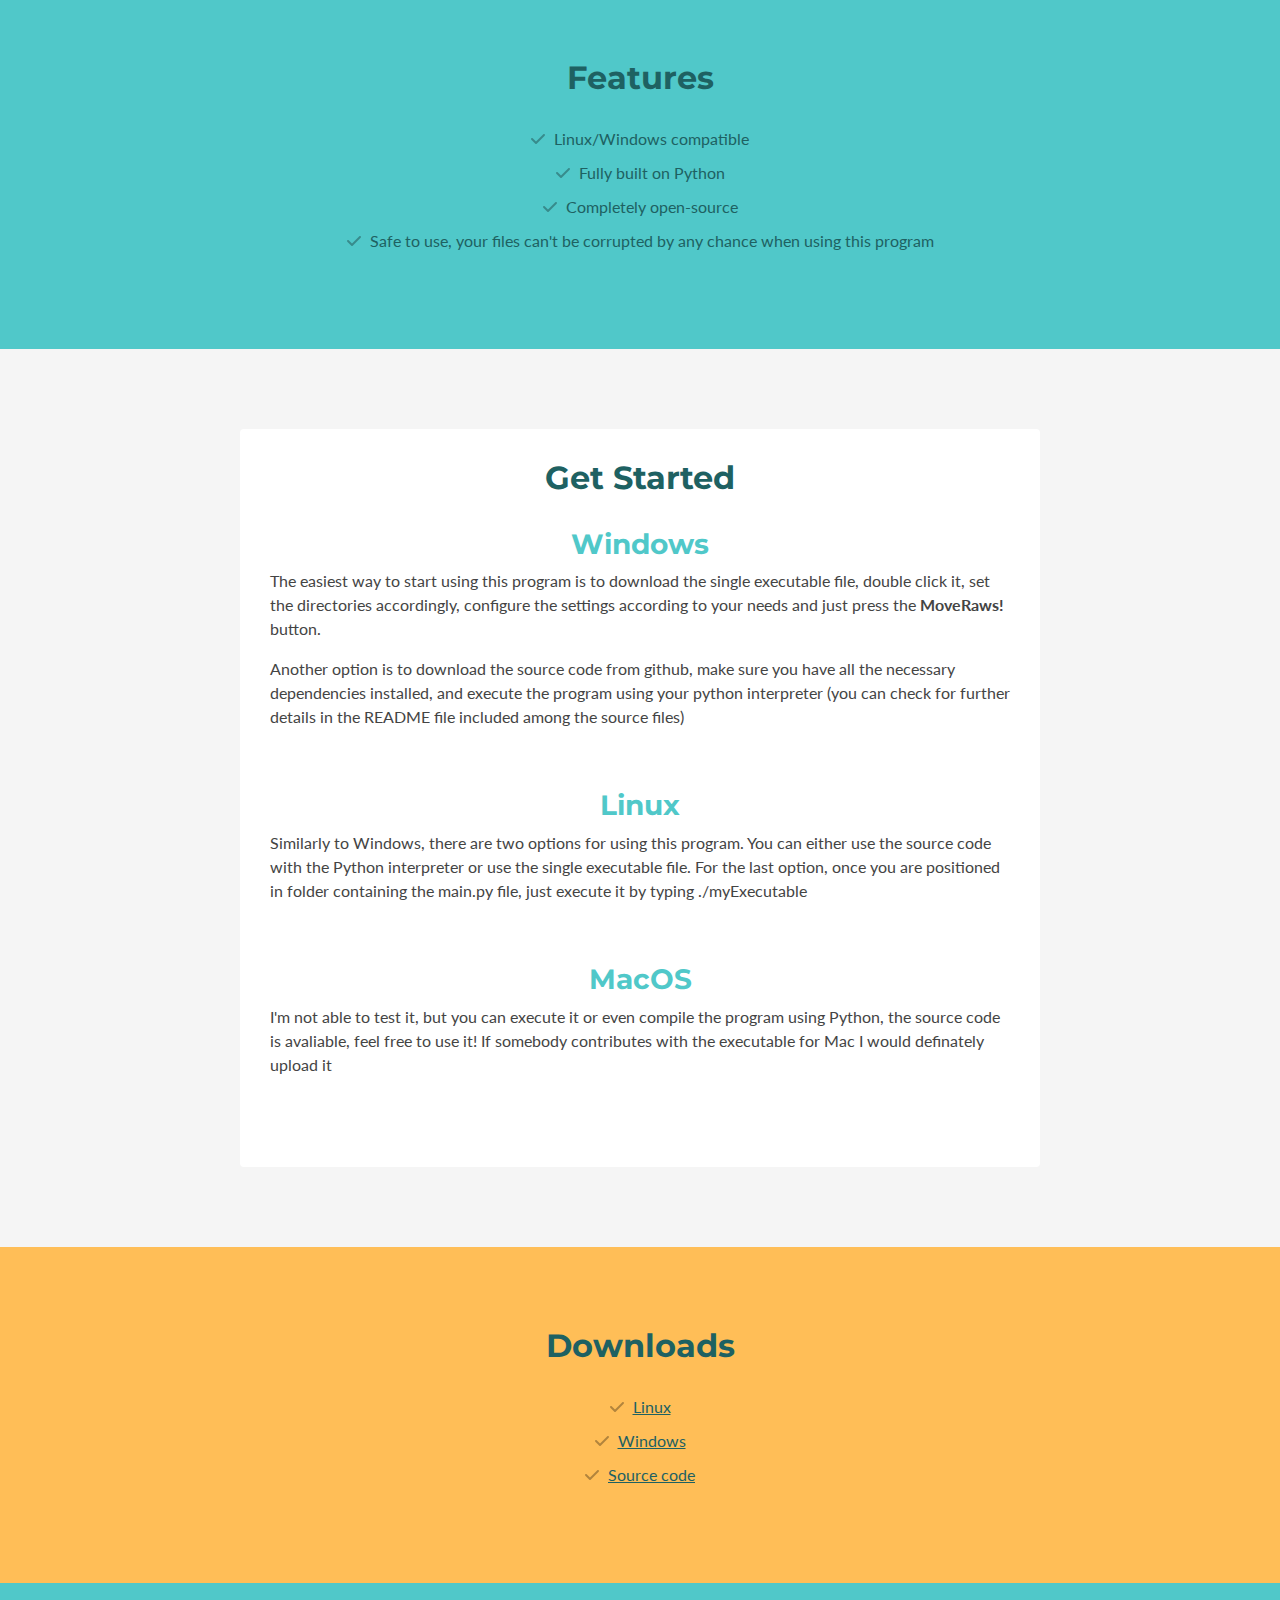
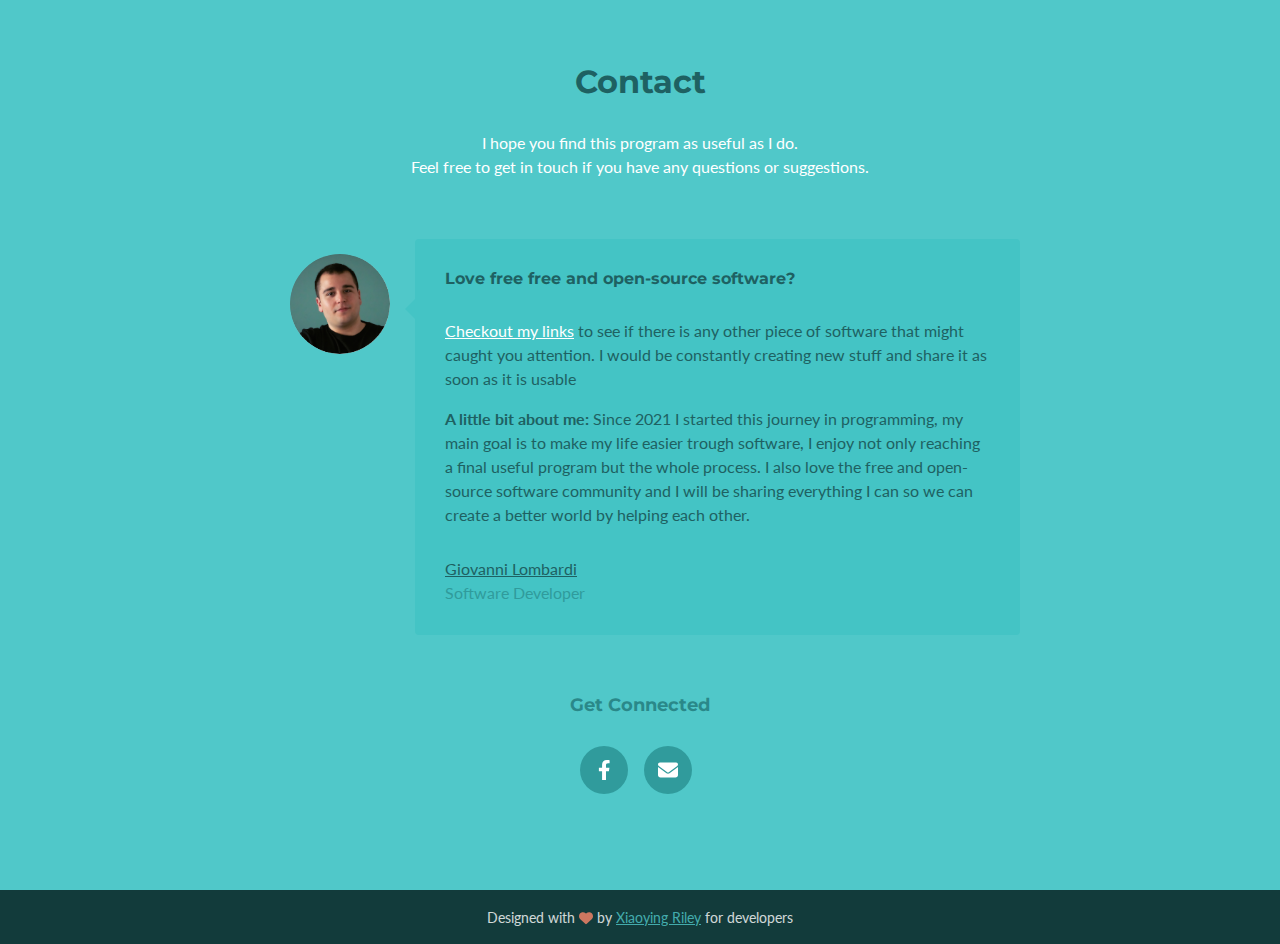
==== commit c7377396: "still a bit to go" ====
--- a/index.html
+++ b/index.html
@@ -164,7 +164,16 @@
                     <div class="profile">
                         <img class="img-fluid" src="assets/images/profile.png" alt="" />
                     </div><!--//profile-->
-                       
+                    <div class="speech-bubble">
+                        <h3 class="sub-title">Love free free and open-source software?</h3>
+                        <p><a href="https://linktr.ee/GiovanniLDev" target="_blank">Checkout my links</a> to see if there is any other piece of software that might caught you attention. I would be constantly creating new stuff and share it as soon as it is usable</p>
+                        <p><strong>A little bit about me:</strong> Since 2021 I started this journey in programming, my main goal is to make my life easier trough software, I enjoy not only reaching a final useful program but the whole process. I also love the free and open-source software community and I will be sharing everything I can so we can create a better world by helping each other.</p> 
+                        <div class="source">
+                            <span class="name"><a href="https://www.linkedin.com/in/giovannil-lombardi/" target="_blank">Giovanni Lombardi</a></span>
+                            <br />
+                            <span class="title">Software Developer</span>
+                        </div><!--//source-->
+                    </div><!--//speech-bubble-->                        
                 </div><!--//author-message-->
                 
                 <div class="info text-center">
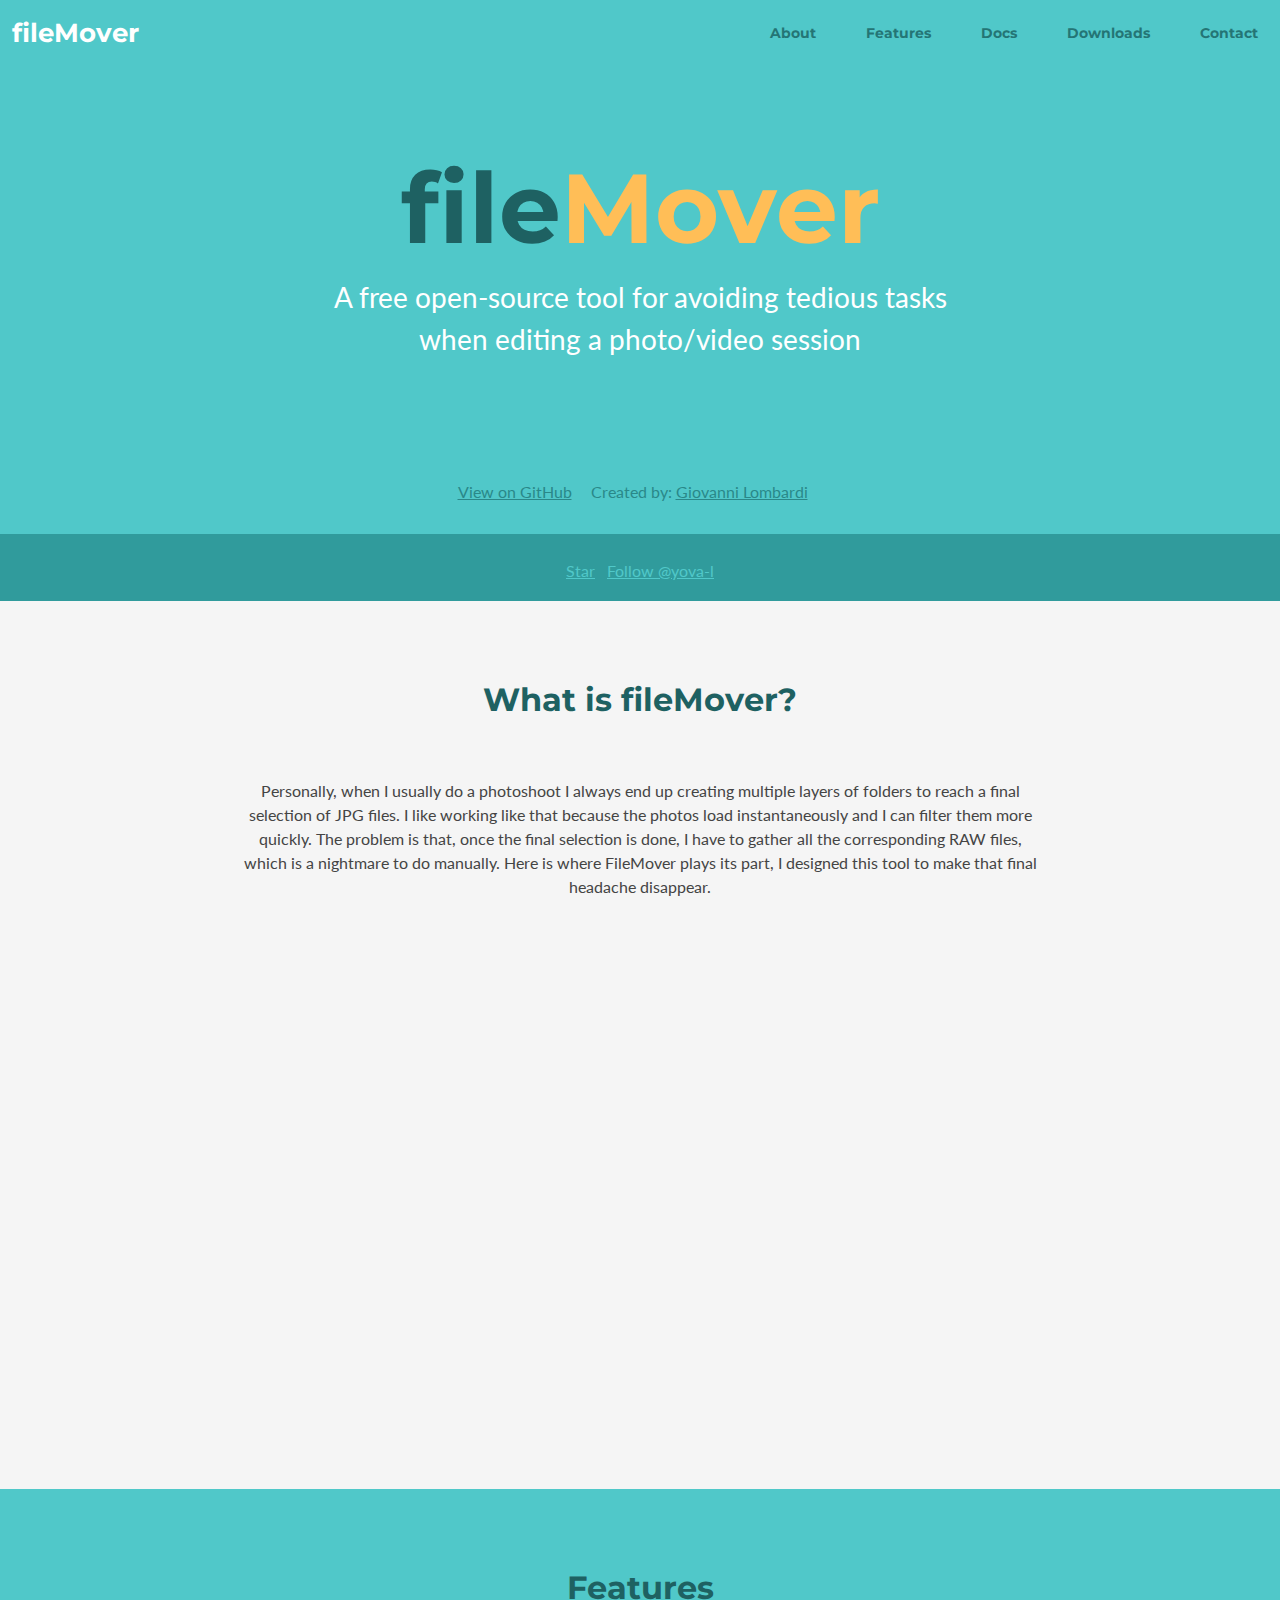
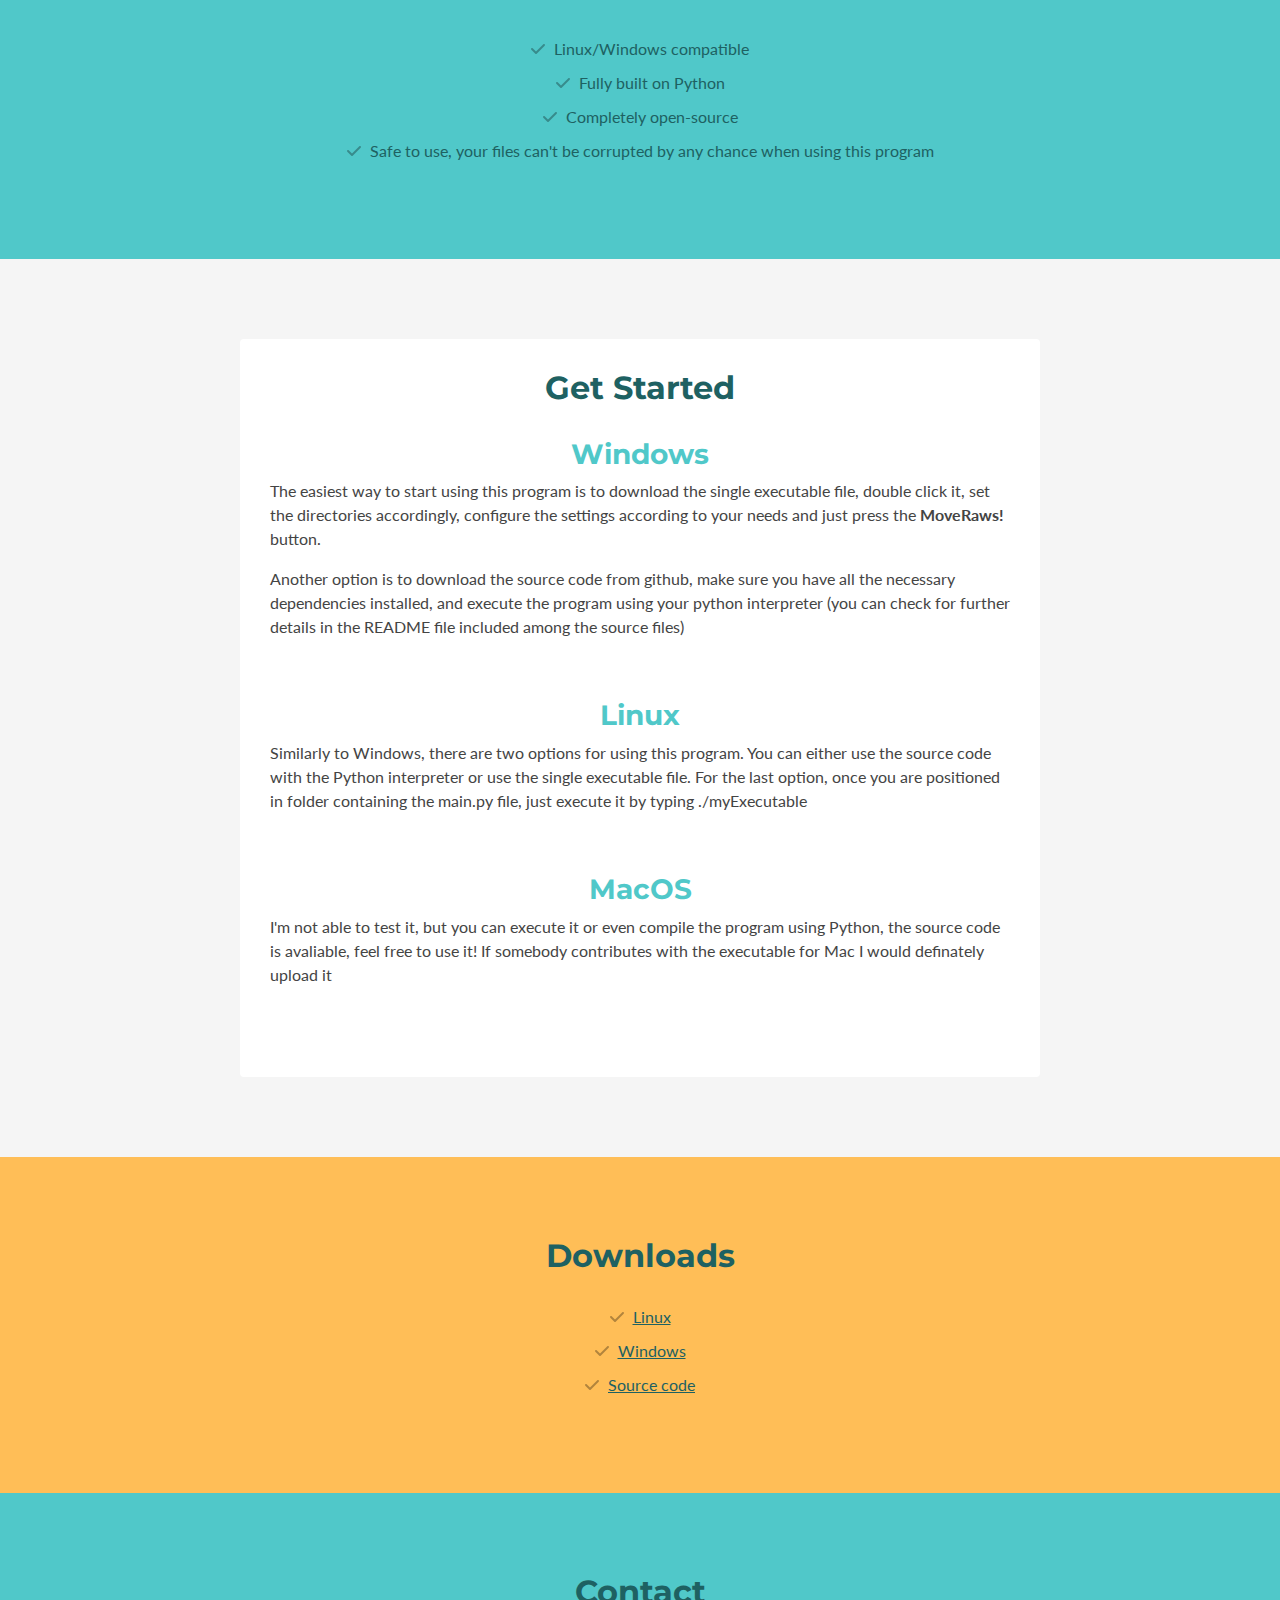
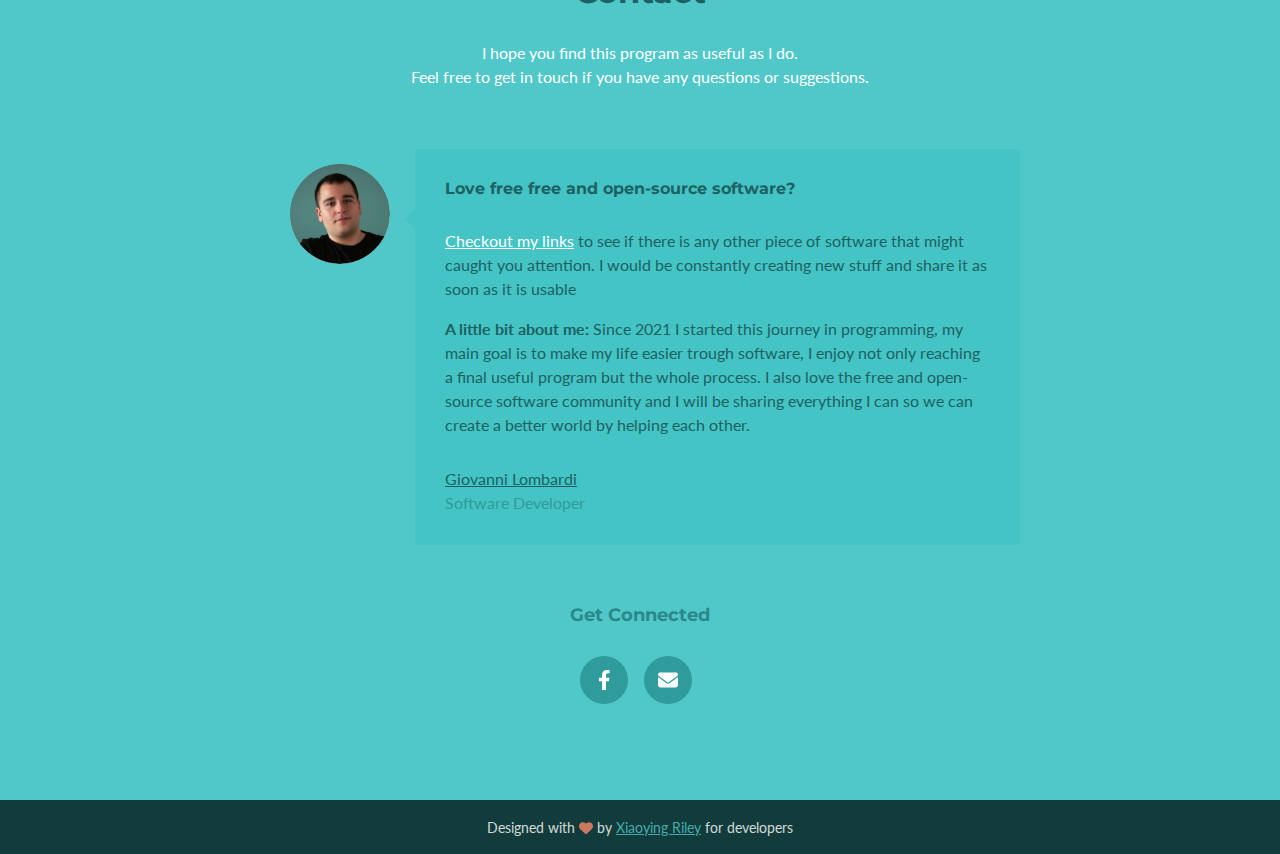
==== commit 99e574bd: "fixes on webstite" ====
--- a/index.html
+++ b/index.html
@@ -96,7 +96,7 @@
         </div><!--//container-->
 
         <div id="video-container">
-            <iframe width="100%" height="100%" src="https://www.youtube.com/embed/_8Qtgpbl1TU?si=RjIDX98c8RlEaCco" title="YouTube video player" frameborder="0" allow="accelerometer; autoplay; clipboard-write; encrypted-media; gyroscope; picture-in-picture; web-share" referrerpolicy="strict-origin-when-cross-origin" allowfullscreen autoplay=1 mute=1></iframe>
+            <iframe width="100%" height="100%" src="https://www.youtube.com/embed/XIkkkkuVCnU?si=qLqpoXY0XMuuOm8_" title="YouTube video player" frameborder="0" allow="accelerometer; autoplay; clipboard-write; encrypted-media; gyroscope; picture-in-picture; web-share" referrerpolicy="strict-origin-when-cross-origin" allowfullscreen></iframe>
         </div>
 
     </section><!--//about-->
@@ -146,8 +146,8 @@
             <h2 class="title">Downloads</h2>
 
             <ul class="feature-list list-unstyled">
-                <li><i class="fa-solid fa-check"></i> <a href="./assets/bins/FileMover-Linux" target="_blank">Linux</a></li>
-                <li><i class="fa-solid fa-check"></i> <a href="./assets/bins/FileMover.exe" target="_blank">Windows</a></li>
+                <li><i class="fa-solid fa-check"></i> <a href="https://github.com/yova-l/file-mover/releases/download/fileMover-linux-v1.0.0/FileMover-Linux" target="_blank">Linux</a></li>
+                <li><i class="fa-solid fa-check"></i> <a href="https://github.com/yova-l/file-mover/releases/download/fileMover-windows-v1.0.0/FileMover.exe" target="_blank">Windows</a></li>
                 <li><i class="fa-solid fa-check"></i> <a href="https://github.com/yova-l/file-mover" target="_blank">Source code</a></li>
             </ul>
         </div><!--//container-->
--- a/assets/css/my-styles.css
+++ b/assets/css/my-styles.css
@@ -1,14 +1,25 @@
 #video-container {
-    width: 50%; 
+    width: 100%; 
     margin: auto; 
-    height: 60vh;
-    
-    @media (max-width: 800px) {
-        width: 100%;
-    }
+    height: 40vh;
 }
 
 #downloads-box {
     background: #ffbe57;
 
+}
+
+/* Media query for larger screens */
+@media (min-width: 768px) {
+    #video-container {
+      width: 70%;
+      height: 50vh;
+    }
+  }
+
+@media (min-width: 1500px) {
+  #video-container {
+    width: 55%;
+    height: 65vh;
+  }
 }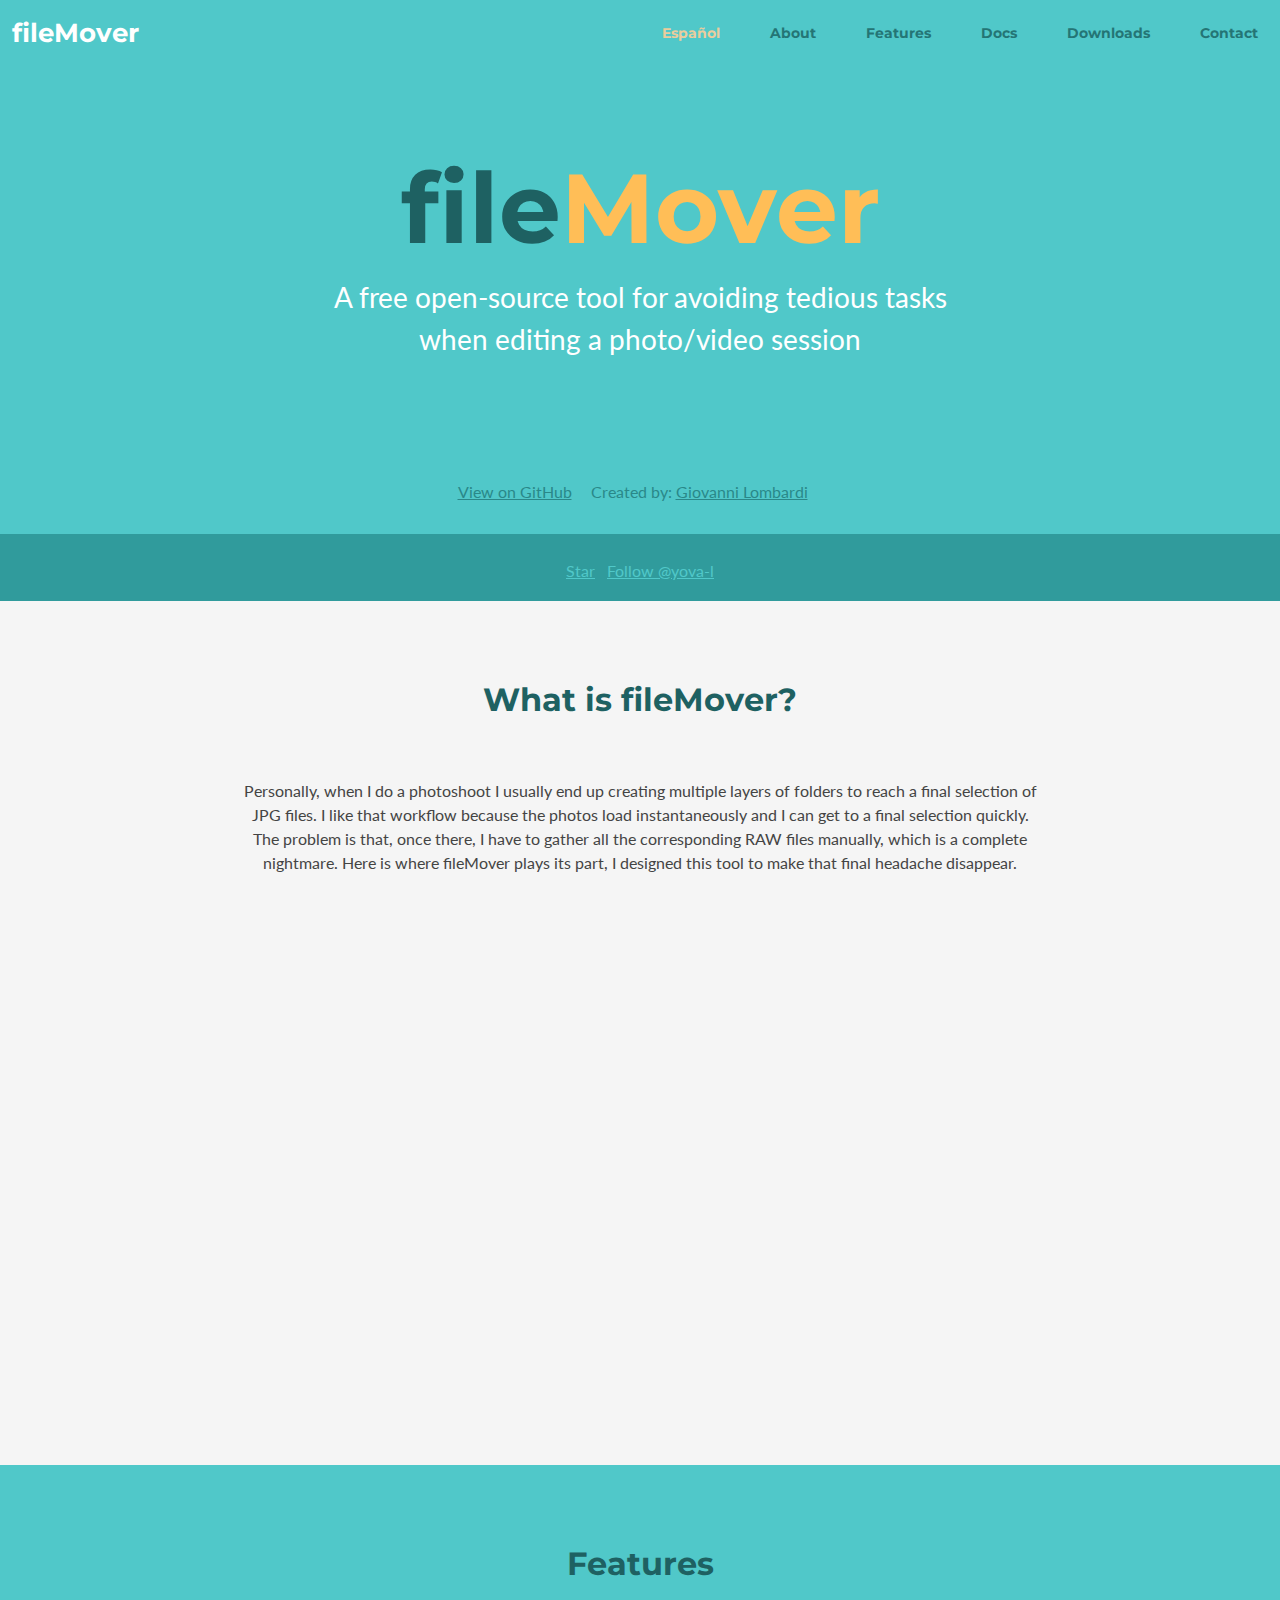
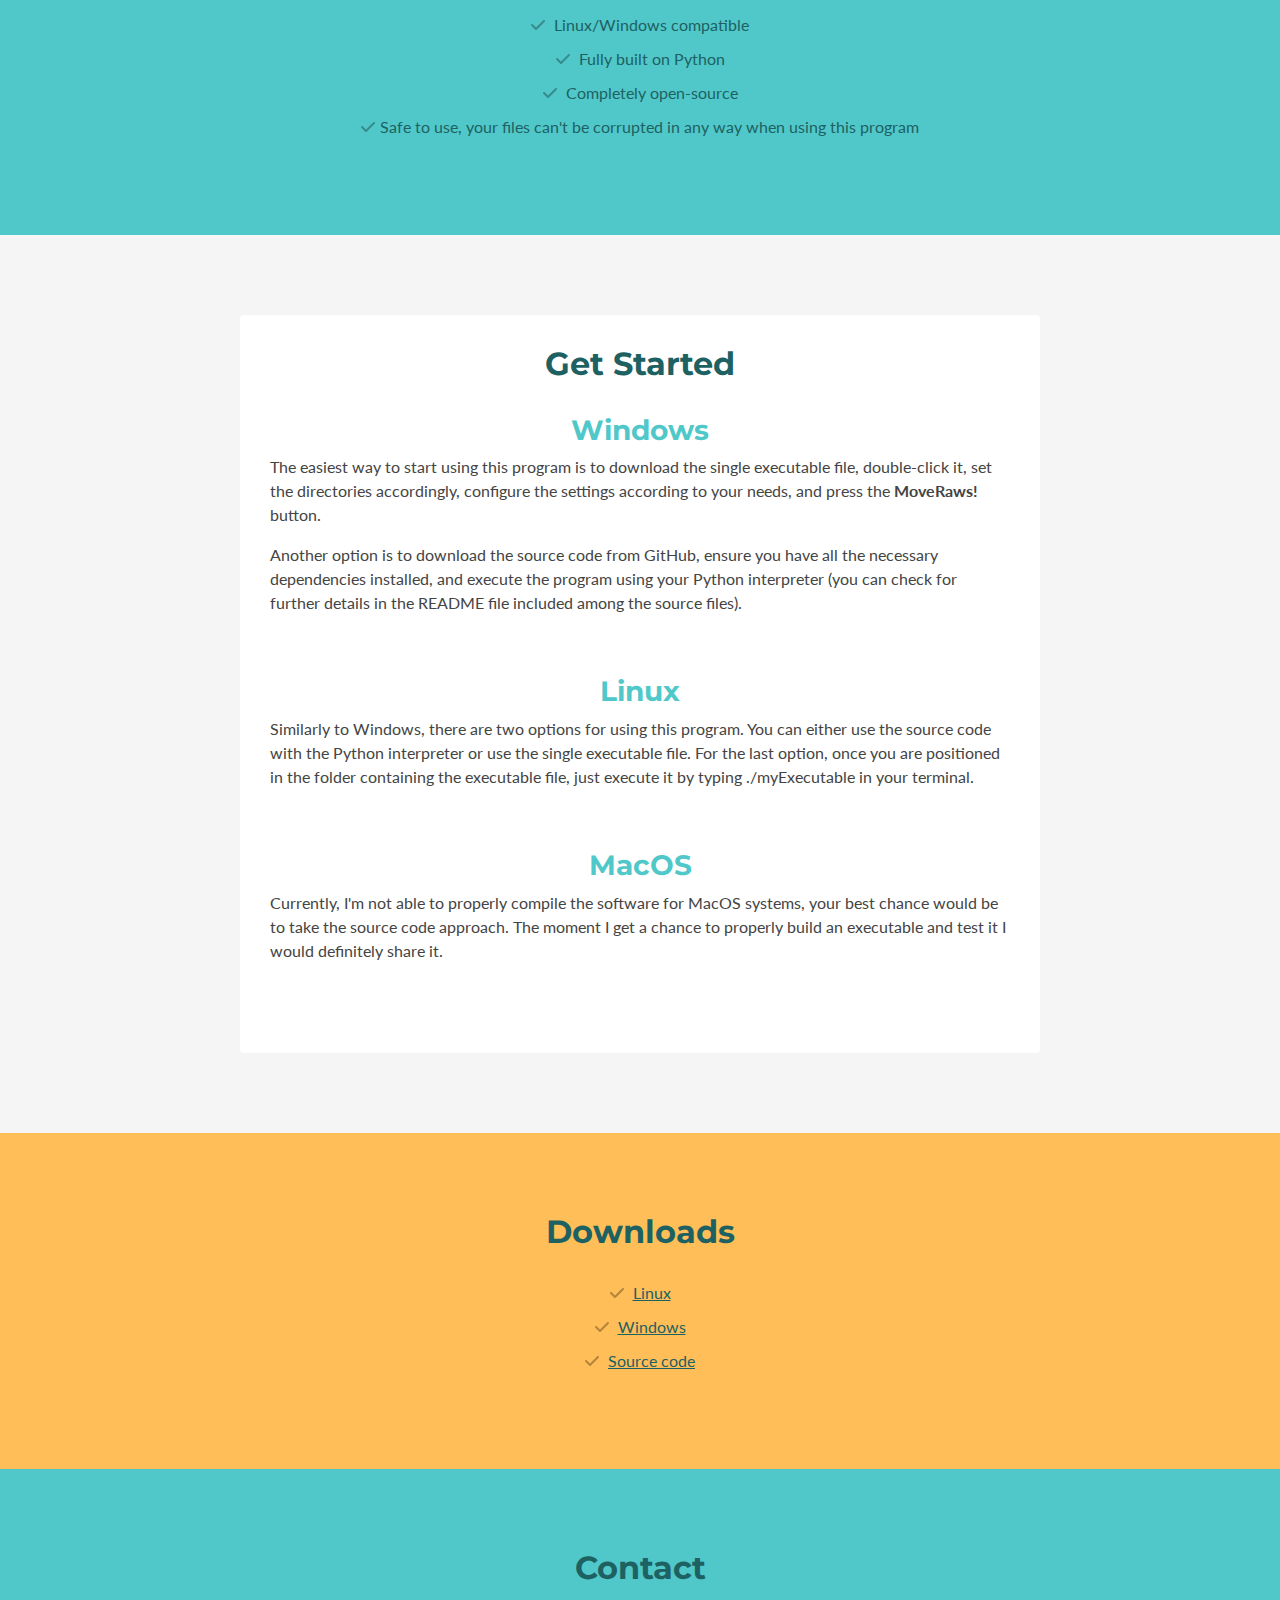
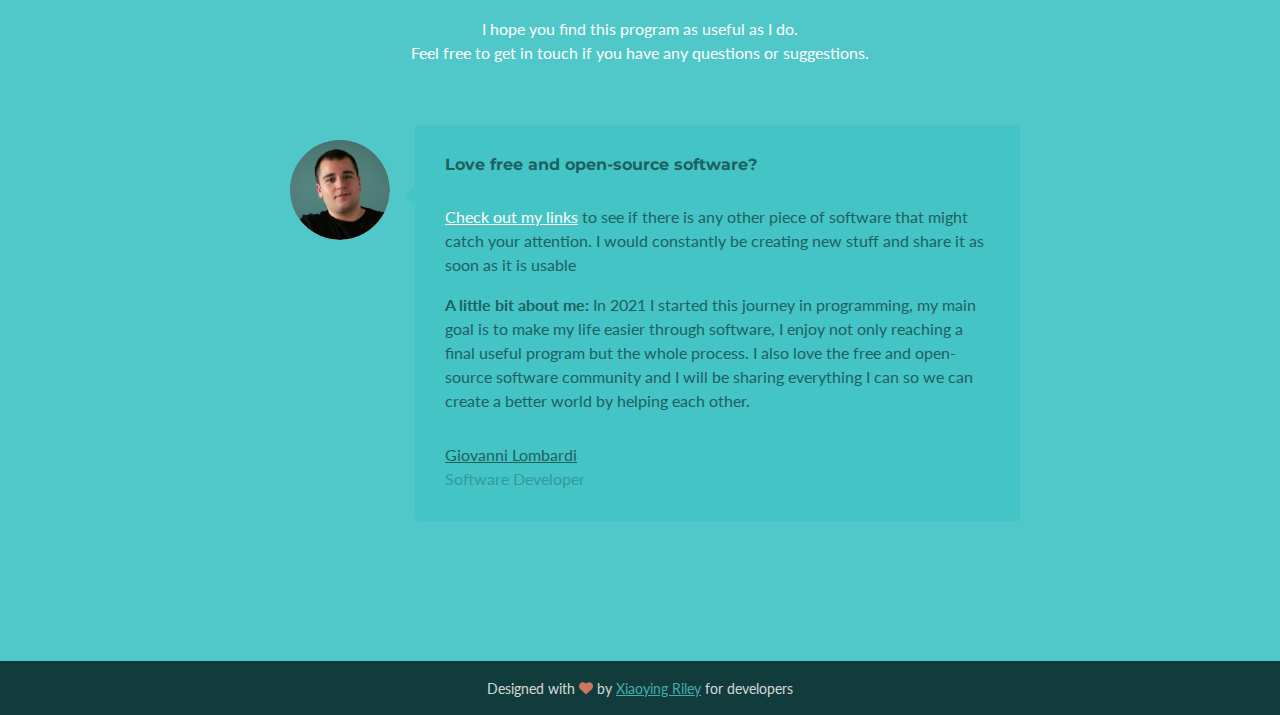
==== commit 5df94983: "English completely ready" ====
--- a/index.html
+++ b/index.html
@@ -53,6 +53,7 @@
             <div class="navbar-collapse collapse" id="navbar-collapse">
                 <ul id="nav-menu" class="nav navbar-nav ms-md-auto">
                     <li class="nav-item sr-only"><a class="nav-link scrollto" href="#promo">Home</a></li>
+                    <li class="nav-item"><a class="nav-link scrollto" style="color: #ebcd9d;" href="index.html">Español</a></li>
                     <li class="nav-item"><a class="nav-link scrollto" href="#about">About</a></li>
                     <li class="nav-item"><a class="nav-link scrollto" href="#features">Features</a></li>
                     <li class="nav-item"><a class="nav-link scrollto" href="#docs">Docs</a></li>  
@@ -92,7 +93,7 @@
     <section id="about" class="about section">
         <div class="container">
             <h2 class="title text-center">What is fileMover?</h2>
-            <p class="intro text-center">Personally, when I usually do a photoshoot I always end up creating multiple layers of folders to reach a final selection of JPG files. I like working like that because the photos load instantaneously and I can filter them more quickly. The problem is that, once the final selection is done, I have to gather all the corresponding RAW files, which is a nightmare to do manually. Here is where FileMover plays its part, I designed this tool to make that final headache disappear.</p>          
+            <p class="intro text-center">Personally, when I do a photoshoot I usually end up creating multiple layers of folders to reach a final selection of JPG files. I like that workflow because the photos load instantaneously and I can get to a final selection quickly. The problem is that, once there, I have to gather all the corresponding RAW files manually, which is a complete nightmare. Here is where fileMover plays its part, I designed this tool to make that final headache disappear.</p>          
         </div><!--//container-->
 
         <div id="video-container">
@@ -110,7 +111,7 @@
                 <li><i class="fa-solid fa-check"></i> Linux/Windows compatible</li>
                 <li><i class="fa-solid fa-check"></i> Fully built on Python</li>
                 <li><i class="fa-solid fa-check"></i> Completely open-source</li>
-                <li><i class="fa-solid fa-check"></i> Safe to use, your files can't be corrupted by any chance when using this program</li>
+                <li><i class="fa-solid fa-check"></i>Safe to use, your files can't be corrupted in any way when using this program</li>
             </ul>
         </div><!--//container-->
     </section><!--//features-->
@@ -122,18 +123,18 @@
             <h2 class="title text-center">Get Started</h2>            
             <div class="block">
                 <h3 class="sub-title text-center">Windows</h3>
-                <p> The easiest way to start using this program is to download the single executable file, double click it, set the directories accordingly, configure the settings according to your needs and just press the <strong>MoveRaws!</strong> button.</p>
-                <p>Another option is to download the source code from github, make sure you have all the necessary dependencies installed, and execute the program using your python interpreter (you can check for further details in the README file included among the source files)</p>
+                <p> The easiest way to start using this program is to download the single executable file, double-click it, set the directories accordingly, configure the settings according to your needs, and press the <strong>MoveRaws!</strong> button.</p>
+                <p>Another option is to download the source code from GitHub, ensure you have all the necessary dependencies installed, and execute the program using your Python interpreter (you can check for further details in the README file included among the source files).</p>
             </div><!--//block-->
             
             <div class="block">
                 <h3 class="sub-title text-center">Linux</h3>
-                <p> Similarly to Windows, there are two options for using this program. You can either use the source code with the Python interpreter or use the single executable file. For the last option, once you are positioned in folder containing the main.py file, just execute it by typing ./myExecutable</p>
+                <p> Similarly to Windows, there are two options for using this program. You can either use the source code with the Python interpreter or use the single executable file. For the last option, once you are positioned in the folder containing the executable file, just execute it by typing ./myExecutable in your terminal.</p>
             </div><!--//block-->
 
             <div class="block">
                 <h3 class="sub-title text-center">MacOS</h3>
-                <p> I'm not able to test it, but you can execute it or even compile the program using Python, the source code is avaliable, feel free to use it! If somebody contributes with the executable for Mac I would definately upload it</p>
+                <p> Currently, I'm not able to properly compile the software for MacOS systems, your best chance would be to take the source code approach. The moment I get a chance to properly build an executable and test it I would definitely share it. </p>
             </div><!--//block-->
             
             </div><!--//docs-inner-->         
@@ -165,9 +166,9 @@
                         <img class="img-fluid" src="assets/images/profile.png" alt="" />
                     </div><!--//profile-->
                     <div class="speech-bubble">
-                        <h3 class="sub-title">Love free free and open-source software?</h3>
-                        <p><a href="https://linktr.ee/GiovanniLDev" target="_blank">Checkout my links</a> to see if there is any other piece of software that might caught you attention. I would be constantly creating new stuff and share it as soon as it is usable</p>
-                        <p><strong>A little bit about me:</strong> Since 2021 I started this journey in programming, my main goal is to make my life easier trough software, I enjoy not only reaching a final useful program but the whole process. I also love the free and open-source software community and I will be sharing everything I can so we can create a better world by helping each other.</p> 
+                        <h3 class="sub-title">Love free and open-source software?</h3>
+                        <p><a href="https://linktr.ee/GiovanniLDev" target="_blank">Check out my links</a> to see if there is any other piece of software that might catch your attention. I would constantly be creating new stuff and share it as soon as it is usable</p>
+                        <p><strong>A little bit about me: </strong>In 2021 I started this journey in programming, my main goal is to make my life easier through software, I enjoy not only reaching a final useful program but the whole process. I also love the free and open-source software community and I will be sharing everything I can so we can create a better world by helping each other.</p> 
                         <div class="source">
                             <span class="name"><a href="https://www.linkedin.com/in/giovannil-lombardi/" target="_blank">Giovanni Lombardi</a></span>
                             <br />
@@ -176,15 +177,6 @@
                     </div><!--//speech-bubble-->                        
                 </div><!--//author-message-->
                 
-                <div class="info text-center">
-                    <h4 class="sub-title">Get Connected</h4>
-                    <ul class="social-icons list-inline">
-                        <li class="list-inline-item"><a href="https://www.facebook.com/yova.lombardi" target="_blank"><i class="fab fa-facebook-f"></i></a></li>
-                        
-                        
-                        <li class="list-inline-item last"><a href="https://themes.3rdwavemedia.com/contact/" target="_blank"><i class="fas fa-envelope"></i></a></li>              
-                    </ul>
-                </div><!--//info-->
             </div><!--//contact-inner-->
         </div><!--//container-->
     </section><!--//contact-->  
